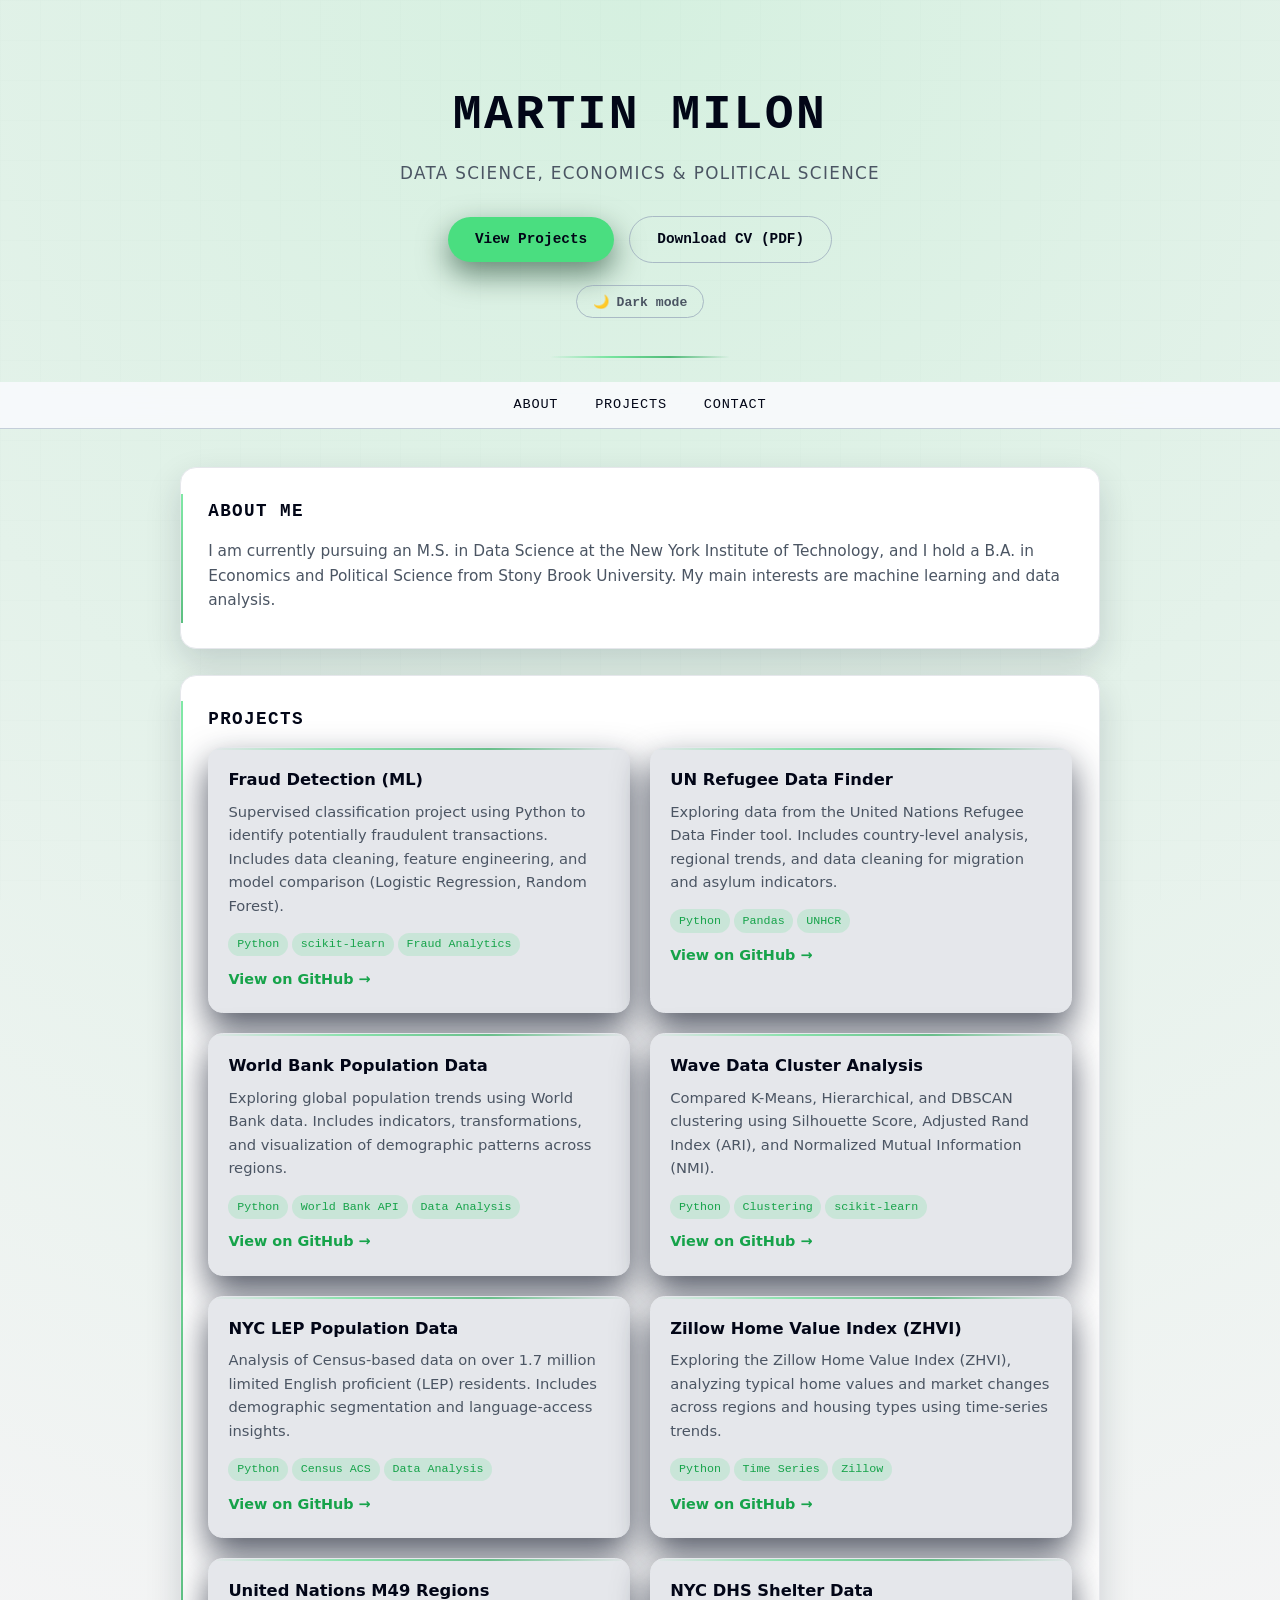
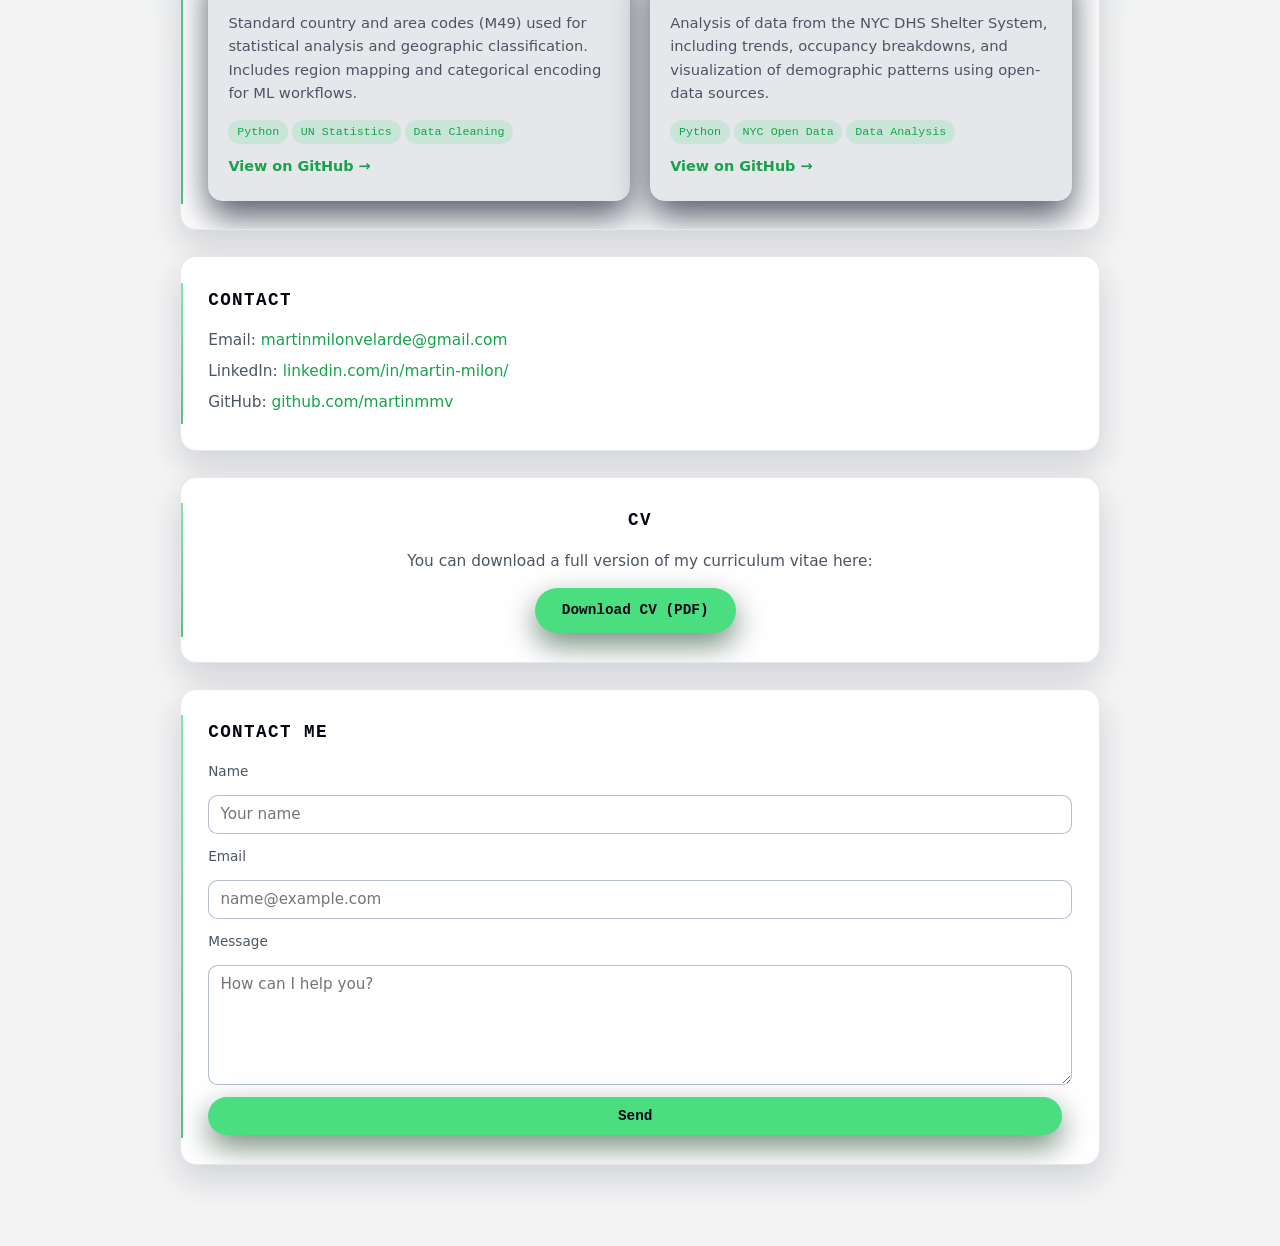
==== index.html @ f64ecb47 "Add files via upload" ====
<!DOCTYPE html>
<html lang="en">
<head>
  <meta charset="UTF-8" />
  <meta name="viewport" content="width=device-width, initial-scale=1.0" />
  <title>mmvdatascience – Martin Milon</title>
  <link rel="stylesheet" href="style.css" />
</head>

<body>
  <!-- ========================= -->
  <!-- Hero Header -->
  <!-- ========================= -->
  <header class="hero">
    <div class="hero-content">
      <h1>Martin Milon</h1>
      <h2>Data Science, Economics & Political Science</h2>

      <div class="hero-actions">
        <a href="#projects" class="btn-primary">View Projects</a>
        <a href="cv_martin_milon_2025.pdf" class="btn-secondary" download>Download CV (PDF)</a>
      </div>

      <button id="theme-toggle" class="theme-toggle">🌙 Dark mode</button>
    </div>
  </header>

  <!-- ========================= -->
  <!-- Navigation -->
  <!-- ========================= -->
  <nav class="navbar">
    <button id="menu-toggle" class="menu-toggle">☰ Menu</button>
    <ul id="nav-links" class="nav-links">
      <li><a href="#about">About</a></li>
      <li><a href="#projects">Projects</a></li>
      <li><a href="#contact">Contact</a></li>
    </ul>
  </nav>

  <!-- ========================= -->
  <!-- Main Content -->
  <!-- ========================= -->
  <main class="container">

    <!-- About -->
    <section id="about" class="section-card">
      <h2>About Me</h2>
      <p>
        I am currently pursuing an M.S. in Data Science at the New York Institute of Technology, and I hold a B.A. in Economics and Political Science from Stony Brook University. My main interests are
        machine learning and data analysis.
      </p>
    </section>

    <!-- Projects -->
    <section id="projects" class="section-card">
      <h2>Projects</h2>

      <div class="projects-grid">

        <article class="project-card">
          <h3>Fraud Detection (ML)</h3>
          <p>
            Supervised classification project using Python to identify potentially fraudulent transactions.
            Includes data cleaning, feature engineering, and model comparison (Logistic Regression, Random Forest).
          </p>
          <div class="tags">
            <span>Python</span><span>scikit-learn</span><span>Fraud Analytics</span>
          </div>
          <a href="https://github.com/martinmmv/Fraud-Detection" target="_blank" class="project-link">
            View on GitHub →
          </a>
        </article>

        <!-- UN Refugee Data Finder -->
        <article class="project-card">
          <h3>UN Refugee Data Finder</h3>
          <p>
            Exploring data from the United Nations Refugee Data Finder tool. Includes country-level analysis,
            regional trends, and data cleaning for migration and asylum indicators.
          </p>
          <div class="tags">
            <span>Python</span><span>Pandas</span><span>UNHCR</span>
          </div>
          <a href="https://github.com/martinmmv/UN-Refugee-Data-Finder" target="_blank" class="project-link">
            View on GitHub →
          </a>
        </article>

        <!-- World Bank Population Data -->
        <article class="project-card">
          <h3>World Bank Population Data</h3>
          <p>
            Exploring global population trends using World Bank data. Includes indicators, transformations, and
            visualization of demographic patterns across regions.
          </p>
          <div class="tags">
            <span>Python</span><span>World Bank API</span><span>Data Analysis</span>
          </div>
          <a href="https://github.com/martinmmv/World-Bank-Population-Data" target="_blank" class="project-link">
            View on GitHub →
          </a>
        </article>

        <!-- Wave Data Cluster Analysis -->
        <article class="project-card">
          <h3>Wave Data Cluster Analysis</h3>
          <p>
            Compared K-Means, Hierarchical, and DBSCAN clustering using Silhouette Score, Adjusted Rand Index (ARI), 
            and Normalized Mutual Information (NMI).
          </p>
          <div class="tags">
            <span>Python</span><span>Clustering</span><span>scikit-learn</span>
          </div>
          <a href="https://github.com/martinmmv/Wave-Data-Cluster-Analysis" target="_blank" class="project-link">
            View on GitHub →
          </a>
        </article>

        <!-- NYC Limited English Proficient Data -->
        <article class="project-card">
          <h3>NYC LEP Population Data</h3>
          <p>
            Analysis of Census-based data on over 1.7 million limited English proficient (LEP) residents.
            Includes demographic segmentation and language-access insights.
          </p>
          <div class="tags">
            <span>Python</span><span>Census ACS</span><span>Data Analysis</span>
          </div>
          <a href="https://github.com/martinmmv/NYC-Limited-English-Proficient-Data" target="_blank" class="project-link">
            View on GitHub →
          </a>
        </article>

        <!-- Zillow Home Value Index -->
        <article class="project-card">
          <h3>Zillow Home Value Index (ZHVI)</h3>
          <p>
            Exploring the Zillow Home Value Index (ZHVI), analyzing typical home values and market changes across
            regions and housing types using time-series trends.
          </p>
          <div class="tags">
            <span>Python</span><span>Time Series</span><span>Zillow</span>
          </div>
          <a href="https://github.com/martinmmv/Zillow-Home-Value-Index" target="_blank" class="project-link">
            View on GitHub →
          </a>
        </article>

        <!-- United Nations M49 Codes -->
        <article class="project-card">
          <h3>United Nations M49 Regions</h3>
          <p>
            Standard country and area codes (M49) used for statistical analysis and geographic classification.
            Includes region mapping and categorical encoding for ML workflows.
          </p>
          <div class="tags">
            <span>Python</span><span>UN Statistics</span><span>Data Cleaning</span>
          </div>
          <a href="https://github.com/martinmmv/United-Nations-M49" target="_blank" class="project-link">
            View on GitHub →
          </a>
        </article>

        <!-- NYC DHS Shelter Data -->
        <article class="project-card">
          <h3>NYC DHS Shelter Data</h3>
          <p>
            Analysis of data from the NYC DHS Shelter System, including trends, occupancy breakdowns, and
            visualization of demographic patterns using open-data sources.
          </p>
          <div class="tags">
            <span>Python</span><span>NYC Open Data</span><span>Data Analysis</span>
          </div>
          <a href="https://github.com/martinmmv/NYC-DHS-Shelter-Data" target="_blank" class="project-link">
            View on GitHub →
          </a>
        </article>
  
        <!-- You can add more project-card blocks here -->
      </div>
    </section>

    <!-- Contact Info -->
    <section id="contact" class="section-card">
      <h2>Contact</h2>
      <p>Email:
        <a href="mailto:martinmilonvelarde@gmail.com">martinmilonvelarde@gmail.com</a>
      </p>
      <p>LinkedIn:
        <a href="https://www.linkedin.com/in/martin-milon/" target="_blank">linkedin.com/in/martin-milon/</a>
      </p>
      <p>GitHub:
        <a href="https://github.com/martinmmv" target="_blank">github.com/martinmmv</a>
      </p>
    </section>

    <!-- Download CV -->
    <section id="download" class="section-card download-card">
      <h2>CV</h2>
      <p>You can download a full version of my curriculum vitae here:</p>
      <a href="cv_martin_milon_2025.pdf" download class="btn-primary">
        Download CV (PDF)
      </a>
    </section>

    <!-- Contact Form (Netlify) -->
    <section id="form" class="section-card">
      <h2>Contact Me</h2>
      <form name="contact" method="POST" action="/thank-you.html"
            data-netlify="true" netlify-honeypot="bot-field">
        <input type="hidden" name="form-name" value="contact" />
        <p hidden>
          <label>Don’t fill this out: <input name="bot-field" /></label>
        </p>

        <label for="name">Name</label>
        <input type="text" name="name" id="name" placeholder="Your name" required />

        <label for="email">Email</label>
        <input type="email" name="email" id="email" placeholder="name@example.com" required />

        <label for="message">Message</label>
        <textarea name="message" id="message" placeholder="How can I help you?" required></textarea>

        <button type="submit" class="btn-primary">Send</button>
      </form>
    </section>

  </main>

  <!-- ========================= -->
  <!-- JavaScript -->
  <!-- ========================= -->
  <script src="script.js"></script>
</body>
</html>
---- style.css ----
/* =======================================
   RESET / BASE
======================================= */
*,
*::before,
*::after {
  box-sizing: border-box;
}

html,
body {
  margin: 0;
  padding: 0;
  scroll-behavior: smooth;
}

:root {
  --bg: #020617;              /* deep slate */
  --bg-alt: #0b1220;
  --card-bg: #020617;
  --card-border: #1e293b;
  --text: #e5e7eb;
  --muted: #94a3b8;

  /* 🌿 light green accent palette */
  --accent: #4ade80;                         /* green-400 */
  --accent-soft: rgba(74, 222, 128, 0.16);   /* soft mint */
  --accent-strong: #22c55e;                  /* green-500 */

  --shadow-soft: 0 18px 45px rgba(15, 23, 42, 0.8);
  --code-font: "JetBrains Mono", "Fira Code", SFMono-Regular, Menlo,
    Monaco, Consolas, "Liberation Mono", "Courier New", monospace;
}

body {
  font-family: system-ui, -apple-system, BlinkMacSystemFont, "Segoe UI",
    sans-serif;
  background:
    radial-gradient(circle at top, rgba(74, 222, 128, 0.22), transparent 60%),
    radial-gradient(circle at bottom, rgba(5, 46, 22, 0.55), transparent 55%),
    #020617;
  color: var(--text);
  line-height: 1.6;
  transition: background 0.25s ease, color 0.25s ease;
}

/* subtle “grid” vibe */
body::before {
  content: "";
  position: fixed;
  inset: 0;
  pointer-events: none;
  opacity: 0.12;
  background-image: linear-gradient(
      to right,
      rgba(148, 163, 184, 0.16) 1px,
      transparent 1px
    ),
    linear-gradient(
      to bottom,
      rgba(148, 163, 184, 0.16) 1px,
      transparent 1px
    );
  background-size: 40px 40px;
  z-index: -1;
}

/* Light mode version (when .dark is OFF) */
body:not(.dark) {
  --bg: #f5f5f7;
  --bg-alt: #e5e7eb;
  --card-bg: #ffffff;
  --card-border: #e5e7eb;
  --text: #020617;
  --muted: #4b5563;

  /* 🌿 light green accents for light mode */
  --accent: #4ade80;
  --accent-soft: rgba(74, 222, 128, 0.18);
  --accent-strong: #16a34a;

  --shadow-soft: 0 14px 35px rgba(15, 23, 42, 0.16);
}

body:not(.dark) {
  background:
    radial-gradient(circle at top, rgba(74, 222, 128, 0.18), transparent 60%),
    #f4f4f5;
  color: var(--text);
}

body.dark {
  /* variables already set for dark; keep background defined above */
}

/* =======================================
   HERO (DATA SCIENCE LANDING)
======================================= */
.hero {
  padding: 4.5rem 1.5rem 3.5rem;
  text-align: center;
  position: relative;
}

.hero::after {
  /* subtle chart-ish accent line */
  content: "";
  position: absolute;
  inset-inline: 50%;
  transform: translateX(-50%);
  bottom: 1.5rem;
  width: 180px;
  height: 2px;
  background: linear-gradient(
    90deg,
    transparent,
    var(--accent),
    var(--accent-strong),
    transparent
  );
  opacity: 0.7;
}

.hero-content {
  max-width: 900px;
  margin: 0 auto;
}

.hero h1 {
  font-size: 2.7rem;
  margin: 0 0 0.4rem;
  letter-spacing: 0.05em;
  text-transform: uppercase;
  font-family: var(--code-font);
}

.hero h2 {
  font-size: 1.05rem;
  font-weight: 500;
  margin: 0;
  letter-spacing: 0.08em;
  text-transform: uppercase;
  color: var(--muted);
}

.hero p {
  margin-top: 1.4rem;
  font-size: 0.98rem;
  max-width: 46rem;
  margin-left: auto;
  margin-right: auto;
  color: var(--muted);
}

/* =======================================
   BUTTONS (ACTIONS)
======================================= */
.btn-primary,
.btn-secondary,
button {
  display: inline-flex;
  align-items: center;
  justify-content: center;
  padding: 0.7rem 1.7rem;
  border-radius: 999px;
  font-size: 0.9rem;
  font-weight: 600;
  border: none;
  cursor: pointer;
  text-decoration: none;
  transition: transform 0.15s ease, box-shadow 0.15s ease,
    background-color 0.2s ease, color 0.2s ease, border-color 0.2s ease;
  font-family: var(--code-font);
}

.hero-actions {
  margin-top: 1.8rem;
}

.btn-primary {
  background: var(--accent);
  color: #020617;
  box-shadow: 0 12px 30px rgba(4, 46, 22, 0.55);
  margin-right: 0.6rem;
}

.btn-primary:hover {
  background: var(--accent-strong);
  transform: translateY(-1px);
  box-shadow: 0 18px 40px rgba(4, 46, 22, 0.8);
}

.btn-secondary {
  background: transparent;
  color: var(--text);
  border: 1px solid rgba(148, 163, 184, 0.7);
}

.btn-secondary:hover {
  background: rgba(148, 163, 184, 0.12);
}

/* generic button (forms) */
button {
  background: #0f172a;
  color: #e5e7eb;
  box-shadow: none;
}

button:hover {
  background: #020617;
}

/* theme toggle */
.theme-toggle {
  margin-top: 1.4rem;
  font-size: 0.82rem;
  padding: 0.45rem 1rem;
  border-radius: 999px;
  background: transparent;
  border: 1px solid rgba(148, 163, 184, 0.7);
  color: var(--muted);
}

.theme-toggle:hover {
  background: rgba(148, 163, 184, 0.14);
}

/* =======================================
   NAVBAR
======================================= */
.navbar {
  position: sticky;
  top: 0;
  z-index: 20;
  backdrop-filter: blur(12px);
  -webkit-backdrop-filter: blur(12px);
  background: rgba(15, 23, 42, 0.9);
  border-bottom: 1px solid rgba(22, 163, 74, 0.45);
  padding: 0.4rem 1rem;
}

body:not(.dark) .navbar {
  background: rgba(248, 250, 252, 0.92);
  border-bottom-color: rgba(148, 163, 184, 0.5);
}

.menu-toggle {
  background: none;
  border: none;
  color: var(--text);
  font-size: 1.2rem;
  cursor: pointer;
  display: inline-flex;
  align-items: center;
}

.nav-links {
  list-style: none;
  margin: 0.4rem 0 0;
  padding: 0;
  display: none;
  flex-direction: column;
  text-align: center;
}

.nav-links.open {
  display: flex;
}

.nav-links li {
  margin: 0.3rem 0;
}

.nav-links a {
  color: var(--text);
  text-decoration: none;
  font-size: 0.85rem;
  padding: 0.35rem 0.9rem;
  border-radius: 999px;
  display: inline-block;
  font-family: var(--code-font);
  letter-spacing: 0.06em;
  text-transform: uppercase;
}

.nav-links a:hover {
  background: rgba(148, 163, 184, 0.18);
}

/* Desktop nav */
@media (min-width: 768px) {
  .navbar {
    display: flex;
    justify-content: center;
    padding: 0.4rem 0;
  }

  .menu-toggle {
    display: none;
  }

  .nav-links {
    display: flex;
    flex-direction: row;
    gap: 0.5rem;
    margin: 0;
  }

  .nav-links li {
    margin: 0;
  }
}

/* =======================================
   MAIN LAYOUT
======================================= */
.container {
  max-width: 960px;
  margin: 0 auto;
  padding: 2.4rem 1.25rem 3.5rem;
}

/* =======================================
   SECTION CARDS (DASHBOARD VIBE)
======================================= */
.section-card {
  background: var(--card-bg);
  border-radius: 1rem;
  padding: 1.8rem 1.7rem;
  margin-bottom: 1.6rem;
  box-shadow: var(--shadow-soft);
  border: 1px solid var(--card-border);
  position: relative;
  overflow: hidden;
}

/* little vertical accent bar on the left */
.section-card::before {
  content: "";
  position: absolute;
  left: 0;
  top: 1.6rem;
  bottom: 1.6rem;
  width: 2px;
  background: linear-gradient(
    to bottom,
    var(--accent),
    var(--accent-strong)
  );
  opacity: 0.7;
}

.section-card h2 {
  margin-top: 0;
  margin-bottom: 0.9rem;
  font-size: 1.1rem;
  color: var(--text);
  font-family: var(--code-font);
  letter-spacing: 0.08em;
  text-transform: uppercase;
}

.section-card p {
  margin: 0.4rem 0;
  color: var(--muted);
  font-size: 0.96rem;
}

.section-card ul {
  list-style: none;
  margin: 0.4rem 0 0;
  padding: 0;
}

.section-card li {
  margin-bottom: 0.8rem;
  font-size: 0.95rem;
  color: var(--muted);
}

/* =======================================
   PROJECTS GRID
======================================= */
.projects-grid {
  display: grid;
  gap: 1.25rem;
}

.project-card {
  border: 1px solid var(--card-border);
  border-radius: 0.9rem;
  padding: 1.2rem 1.2rem 1.3rem;
  background: var(--bg-alt);
  box-shadow: 0 16px 35px rgba(15, 23, 42, 0.7);
  transition: transform 0.15s ease, box-shadow 0.15s ease,
    border-color 0.15s ease;
  position: relative;
  overflow: hidden;
}

.project-card::before {
  /* hover accent at top */
  content: "";
  position: absolute;
  left: 0;
  right: 0;
  top: 0;
  height: 2px;
  background: linear-gradient(
    90deg,
    transparent,
    var(--accent),
    var(--accent-strong),
    transparent
  );
  opacity: 0.6;
}

.project-card h3 {
  margin-top: 0;
  margin-bottom: 0.4rem;
  font-size: 1.02rem;
  color: var(--text);
}

.project-card p {
  margin-top: 0;
  margin-bottom: 0.7rem;
  font-size: 0.92rem;
  color: var(--muted);
}

.project-card:hover {
  transform: translateY(-3px);
  box-shadow: 0 22px 50px rgba(15, 23, 42, 0.9);
  border-color: rgba(34, 197, 94, 0.85); /* green-500-ish */
}

.tags {
  margin-bottom: 0.6rem;
}

.tags span {
  display: inline-block;
  font-size: 0.73rem;
  background: var(--accent-soft);
  color: var(--accent-strong);
  padding: 0.15rem 0.55rem;
  border-radius: 999px;
  margin-right: 0.25rem;
  margin-top: 0.25rem;
  font-family: var(--code-font);
}

.project-link {
  font-size: 0.9rem;
  font-weight: 600;
  color: var(--accent-strong);
  text-decoration: none;
}

.project-link:hover {
  text-decoration: underline;
}

/* =======================================
   DOWNLOAD CV CARD
======================================= */
.download-card {
  text-align: center;
}

.download-card p {
  margin-bottom: 0.9rem;
}

/* =======================================
   FORM
======================================= */
form {
  display: flex;
  flex-direction: column;
  gap: 0.75rem;
}

form label {
  font-size: 0.85rem;
  font-weight: 500;
  color: var(--muted);
}

form input,
form textarea {
  width: 100%;
  padding: 0.6rem 0.7rem;
  border-radius: 0.6rem;
  border: 1px solid rgba(148, 163, 184, 0.7);
  font-size: 0.95rem;
  font-family: inherit;
  box-sizing: border-box;
  background: rgba(15, 23, 42, 0.6);
  color: var(--text);
  transition: border-color 0.2s ease, box-shadow 0.2s ease,
    background 0.2s ease, color 0.2s ease;
}

body:not(.dark) form input,
body:not(.dark) form textarea {
  background: #ffffff;
}

form textarea {
  min-height: 120px;
  resize: vertical;
}

form input:focus,
form textarea:focus {
  outline: none;
  border-color: var(--accent-strong);
  box-shadow: 0 0 0 1px rgba(34, 197, 94, 0.8);
}

/* =======================================
   LINKS
======================================= */
a {
  color: var(--accent-strong);
  text-decoration: none;
}

a:hover {
  text-decoration: underline;
}

/* =======================================
   RESPONSIVE
======================================= */
@media (min-width: 720px) {
  .hero {
    padding: 4.8rem 1.5rem 4rem;
  }

  .hero h1 {
    font-size: 3rem;
  }

  .projects-grid {
    grid-template-columns: repeat(2, minmax(0, 1fr));
  }
}

@media (max-width: 600px) {
  .section-card {
    padding: 1.4rem 1.25rem;
  }

  .hero h1 {
    font-size: 2.1rem;
  }
}
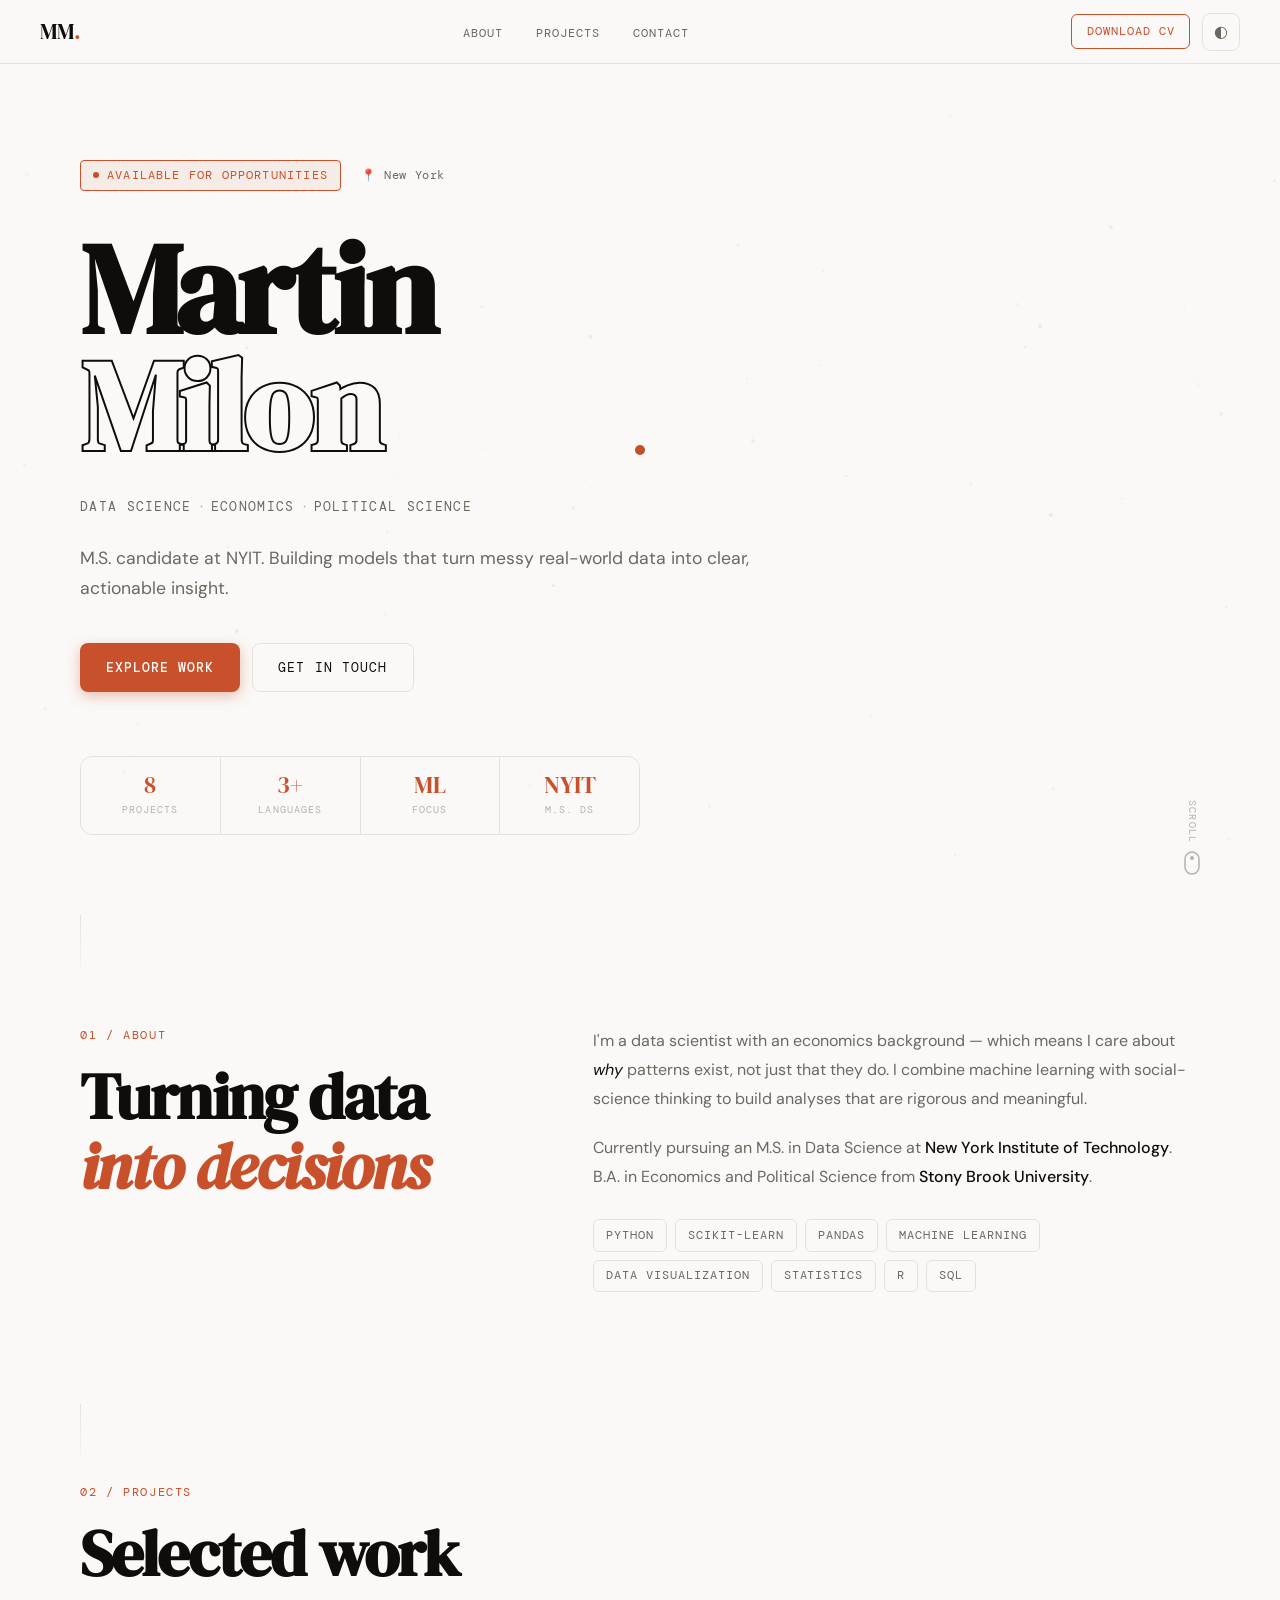
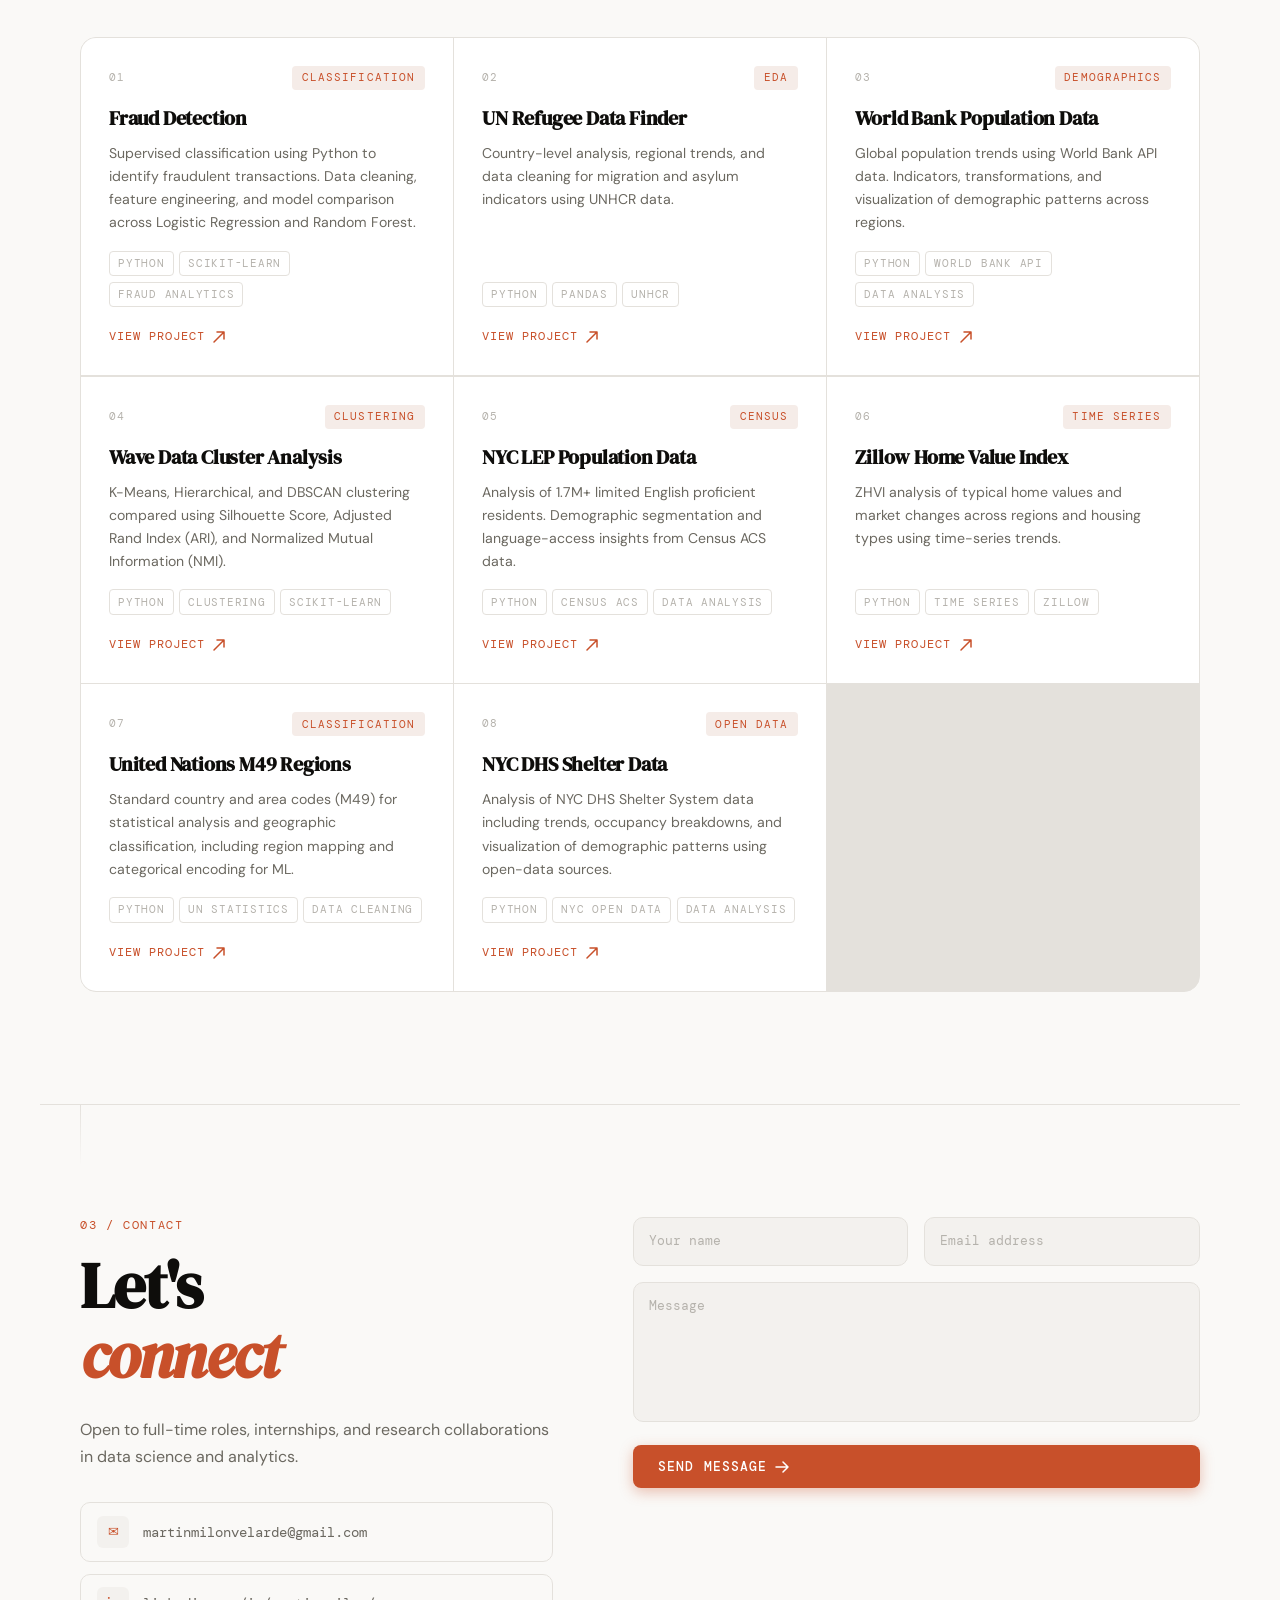
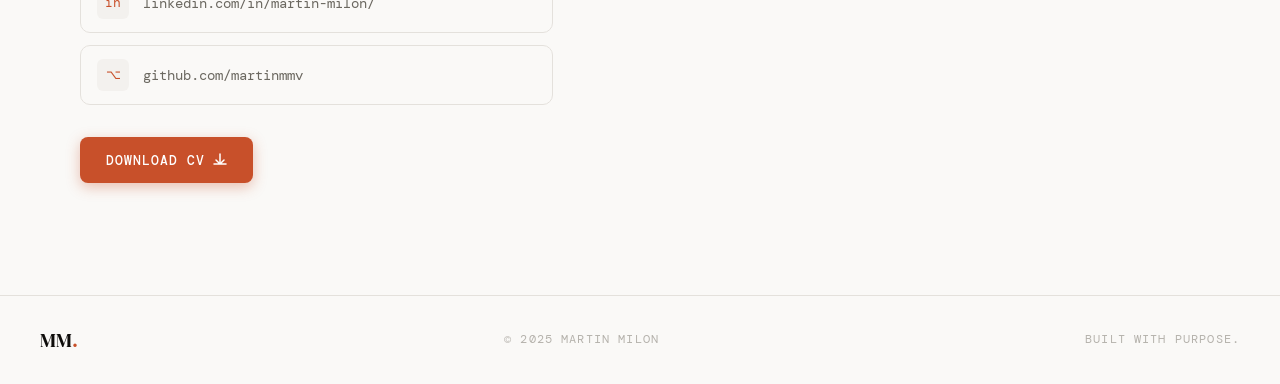
==== commit 5ad3d037: "Add files via upload" ====
--- a/index.html
+++ b/index.html
@@ -3,234 +3,397 @@
 <head>
   <meta charset="UTF-8" />
   <meta name="viewport" content="width=device-width, initial-scale=1.0" />
-  <title>mmvdatascience – Martin Milon</title>
+  <title>Martin Milon — Data Science</title>
+  <link rel="preconnect" href="https://fonts.googleapis.com">
+  <link rel="preconnect" href="https://fonts.gstatic.com" crossorigin>
+  <link href="https://fonts.googleapis.com/css2?family=DM+Serif+Display:ital@0;1&family=DM+Mono:wght@300;400;500&family=DM+Sans:ital,opsz,wght@0,9..40,300;0,9..40,400;0,9..40,500;1,9..40,300&display=swap" rel="stylesheet">
   <link rel="stylesheet" href="style.css" />
 </head>
-
 <body>
-  <!-- ========================= -->
-  <!-- Hero Header -->
-  <!-- ========================= -->
-  <header class="hero">
-    <div class="hero-content">
-      <h1>Martin Milon</h1>
-      <h2>Data Science, Economics & Political Science</h2>
-
-      <div class="hero-actions">
-        <a href="#projects" class="btn-primary">View Projects</a>
-        <a href="cv_martin_milon_2025.pdf" class="btn-secondary" download>Download CV (PDF)</a>
-      </div>
-
-      <button id="theme-toggle" class="theme-toggle">🌙 Dark mode</button>
-    </div>
-  </header>
-
-  <!-- ========================= -->
-  <!-- Navigation -->
-  <!-- ========================= -->
-  <nav class="navbar">
-    <button id="menu-toggle" class="menu-toggle">☰ Menu</button>
-    <ul id="nav-links" class="nav-links">
+
+  <!-- ==============================
+       CURSOR DOT
+  ============================== -->
+  <div class="cursor-dot" id="cursorDot"></div>
+
+  <!-- ==============================
+       CANVAS BACKGROUND
+  ============================== -->
+  <canvas id="bgCanvas"></canvas>
+
+  <!-- ==============================
+       NAV
+  ============================== -->
+  <nav class="nav" id="nav">
+    <a href="#" class="nav-logo">MM<span class="nav-logo-dot">.</span></a>
+    <ul class="nav-links">
       <li><a href="#about">About</a></li>
       <li><a href="#projects">Projects</a></li>
       <li><a href="#contact">Contact</a></li>
     </ul>
+    <div class="nav-right">
+      <a href="cv_martin_milon_2025.pdf" download class="nav-cv">Download CV</a>
+      <button class="theme-btn" id="themeBtn" aria-label="Toggle theme">
+        <span class="theme-icon">◐</span>
+      </button>
+      <button class="menu-btn" id="menuBtn" aria-label="Menu">
+        <span></span><span></span>
+      </button>
+    </div>
+    <div class="mobile-menu" id="mobileMenu">
+      <ul>
+        <li><a href="#about">About</a></li>
+        <li><a href="#projects">Projects</a></li>
+        <li><a href="#contact">Contact</a></li>
+        <li><a href="cv_martin_milon_2025.pdf" download>Download CV</a></li>
+      </ul>
+    </div>
   </nav>
 
-  <!-- ========================= -->
-  <!-- Main Content -->
-  <!-- ========================= -->
-  <main class="container">
-
-    <!-- About -->
-    <section id="about" class="section-card">
-      <h2>About Me</h2>
-      <p>
-        I am currently pursuing an M.S. in Data Science at the New York Institute of Technology, and I hold a B.A. in Economics and Political Science from Stony Brook University. My main interests are
-        machine learning and data analysis.
-      </p>
-    </section>
-
-    <!-- Projects -->
-    <section id="projects" class="section-card">
-      <h2>Projects</h2>
-
-      <div class="projects-grid">
-
-        <article class="project-card">
-          <h3>Fraud Detection (ML)</h3>
-          <p>
-            Supervised classification project using Python to identify potentially fraudulent transactions.
-            Includes data cleaning, feature engineering, and model comparison (Logistic Regression, Random Forest).
-          </p>
-          <div class="tags">
+  <!-- ==============================
+       HERO
+  ============================== -->
+  <header class="hero" id="hero">
+    <div class="hero-eyebrow">
+      <span class="hero-badge">Available for opportunities</span>
+      <span class="hero-loc">📍 New York</span>
+    </div>
+
+    <h1 class="hero-name">
+      <span class="hero-first">Martin</span>
+      <span class="hero-last">Milon</span>
+    </h1>
+
+    <div class="hero-meta">
+      <span class="hero-role">Data Science</span>
+      <span class="hero-sep">·</span>
+      <span class="hero-role">Economics</span>
+      <span class="hero-sep">·</span>
+      <span class="hero-role">Political Science</span>
+    </div>
+
+    <p class="hero-desc">
+      M.S. candidate at NYIT. Building models that turn messy real-world data
+      into clear, actionable insight.
+    </p>
+
+    <div class="hero-cta">
+      <a href="#projects" class="btn-primary">Explore work</a>
+      <a href="#contact" class="btn-ghost">Get in touch</a>
+    </div>
+
+    <!-- Data strip -->
+    <div class="data-strip">
+      <div class="data-item">
+        <span class="data-num">8</span>
+        <span class="data-label">Projects</span>
+      </div>
+      <div class="data-item">
+        <span class="data-num">3+</span>
+        <span class="data-label">Languages</span>
+      </div>
+      <div class="data-item">
+        <span class="data-num">ML</span>
+        <span class="data-label">Focus</span>
+      </div>
+      <div class="data-item">
+        <span class="data-num">NYIT</span>
+        <span class="data-label">M.S. DS</span>
+      </div>
+    </div>
+
+    <div class="scroll-hint">
+      <span>scroll</span>
+      <svg width="16" height="24" viewBox="0 0 16 24" fill="none">
+        <rect x="1" y="1" width="14" height="22" rx="7" stroke="currentColor" stroke-width="1.5"/>
+        <circle class="scroll-dot" cx="8" cy="7" r="2" fill="currentColor"/>
+      </svg>
+    </div>
+  </header>
+
+  <!-- ==============================
+       ABOUT
+  ============================== -->
+  <section id="about" class="section about-section">
+    <div class="about-grid">
+      <div class="about-left">
+        <p class="section-label">01 / About</p>
+        <h2 class="section-heading">Turning data<br><em>into decisions</em></h2>
+      </div>
+      <div class="about-right">
+        <p class="about-body">
+          I'm a data scientist with an economics background — which means I care
+          about <em>why</em> patterns exist, not just that they do. I combine
+          machine learning with social-science thinking to build analyses that
+          are rigorous and meaningful.
+        </p>
+        <p class="about-body">
+          Currently pursuing an M.S. in Data Science at <strong>New York Institute
+          of Technology</strong>. B.A. in Economics and Political Science from
+          <strong>Stony Brook University</strong>.
+        </p>
+        <div class="skills-grid">
+          <div class="skill-pill">Python</div>
+          <div class="skill-pill">scikit-learn</div>
+          <div class="skill-pill">Pandas</div>
+          <div class="skill-pill">Machine Learning</div>
+          <div class="skill-pill">Data Visualization</div>
+          <div class="skill-pill">Statistics</div>
+          <div class="skill-pill">R</div>
+          <div class="skill-pill">SQL</div>
+        </div>
+      </div>
+    </div>
+  </section>
+
+  <!-- ==============================
+       PROJECTS
+  ============================== -->
+  <section id="projects" class="section projects-section">
+    <div class="projects-header">
+      <p class="section-label">02 / Projects</p>
+      <h2 class="section-heading">Selected work</h2>
+    </div>
+
+    <div class="projects-grid">
+
+      <article class="proj-card proj-featured" data-index="01">
+        <div class="proj-inner">
+          <div class="proj-meta">
+            <span class="proj-num">01</span>
+            <span class="proj-type">Classification</span>
+          </div>
+          <h3 class="proj-title">Fraud Detection</h3>
+          <p class="proj-desc">Supervised classification using Python to identify fraudulent transactions. Data cleaning, feature engineering, and model comparison across Logistic Regression and Random Forest.</p>
+          <div class="proj-tags">
             <span>Python</span><span>scikit-learn</span><span>Fraud Analytics</span>
           </div>
-          <a href="https://github.com/martinmmv/Fraud-Detection" target="_blank" class="project-link">
-            View on GitHub →
-          </a>
-        </article>
-
-        <!-- UN Refugee Data Finder -->
-        <article class="project-card">
-          <h3>UN Refugee Data Finder</h3>
-          <p>
-            Exploring data from the United Nations Refugee Data Finder tool. Includes country-level analysis,
-            regional trends, and data cleaning for migration and asylum indicators.
-          </p>
-          <div class="tags">
+          <a href="https://github.com/martinmmv/Fraud-Detection" target="_blank" class="proj-link">
+            <span>View project</span>
+            <svg width="14" height="14" viewBox="0 0 14 14" fill="none">
+              <path d="M2 12L12 2M12 2H5M12 2V9" stroke="currentColor" stroke-width="1.5" stroke-linecap="round"/>
+            </svg>
+          </a>
+        </div>
+      </article>
+
+      <article class="proj-card" data-index="02">
+        <div class="proj-inner">
+          <div class="proj-meta">
+            <span class="proj-num">02</span>
+            <span class="proj-type">EDA</span>
+          </div>
+          <h3 class="proj-title">UN Refugee Data Finder</h3>
+          <p class="proj-desc">Country-level analysis, regional trends, and data cleaning for migration and asylum indicators using UNHCR data.</p>
+          <div class="proj-tags">
             <span>Python</span><span>Pandas</span><span>UNHCR</span>
           </div>
-          <a href="https://github.com/martinmmv/UN-Refugee-Data-Finder" target="_blank" class="project-link">
-            View on GitHub →
-          </a>
-        </article>
-
-        <!-- World Bank Population Data -->
-        <article class="project-card">
-          <h3>World Bank Population Data</h3>
-          <p>
-            Exploring global population trends using World Bank data. Includes indicators, transformations, and
-            visualization of demographic patterns across regions.
-          </p>
-          <div class="tags">
+          <a href="https://github.com/martinmmv/UN-Refugee-Data-Finder" target="_blank" class="proj-link">
+            <span>View project</span>
+            <svg width="14" height="14" viewBox="0 0 14 14" fill="none">
+              <path d="M2 12L12 2M12 2H5M12 2V9" stroke="currentColor" stroke-width="1.5" stroke-linecap="round"/>
+            </svg>
+          </a>
+        </div>
+      </article>
+
+      <article class="proj-card" data-index="03">
+        <div class="proj-inner">
+          <div class="proj-meta">
+            <span class="proj-num">03</span>
+            <span class="proj-type">Demographics</span>
+          </div>
+          <h3 class="proj-title">World Bank Population Data</h3>
+          <p class="proj-desc">Global population trends using World Bank API data. Indicators, transformations, and visualization of demographic patterns across regions.</p>
+          <div class="proj-tags">
             <span>Python</span><span>World Bank API</span><span>Data Analysis</span>
           </div>
-          <a href="https://github.com/martinmmv/World-Bank-Population-Data" target="_blank" class="project-link">
-            View on GitHub →
-          </a>
-        </article>
-
-        <!-- Wave Data Cluster Analysis -->
-        <article class="project-card">
-          <h3>Wave Data Cluster Analysis</h3>
-          <p>
-            Compared K-Means, Hierarchical, and DBSCAN clustering using Silhouette Score, Adjusted Rand Index (ARI), 
-            and Normalized Mutual Information (NMI).
-          </p>
-          <div class="tags">
+          <a href="https://github.com/martinmmv/World-Bank-Population-Data" target="_blank" class="proj-link">
+            <span>View project</span>
+            <svg width="14" height="14" viewBox="0 0 14 14" fill="none">
+              <path d="M2 12L12 2M12 2H5M12 2V9" stroke="currentColor" stroke-width="1.5" stroke-linecap="round"/>
+            </svg>
+          </a>
+        </div>
+      </article>
+
+      <article class="proj-card" data-index="04">
+        <div class="proj-inner">
+          <div class="proj-meta">
+            <span class="proj-num">04</span>
+            <span class="proj-type">Clustering</span>
+          </div>
+          <h3 class="proj-title">Wave Data Cluster Analysis</h3>
+          <p class="proj-desc">K-Means, Hierarchical, and DBSCAN clustering compared using Silhouette Score, Adjusted Rand Index (ARI), and Normalized Mutual Information (NMI).</p>
+          <div class="proj-tags">
             <span>Python</span><span>Clustering</span><span>scikit-learn</span>
           </div>
-          <a href="https://github.com/martinmmv/Wave-Data-Cluster-Analysis" target="_blank" class="project-link">
-            View on GitHub →
-          </a>
-        </article>
-
-        <!-- NYC Limited English Proficient Data -->
-        <article class="project-card">
-          <h3>NYC LEP Population Data</h3>
-          <p>
-            Analysis of Census-based data on over 1.7 million limited English proficient (LEP) residents.
-            Includes demographic segmentation and language-access insights.
-          </p>
-          <div class="tags">
+          <a href="https://github.com/martinmmv/Wave-Data-Cluster-Analysis" target="_blank" class="proj-link">
+            <span>View project</span>
+            <svg width="14" height="14" viewBox="0 0 14 14" fill="none">
+              <path d="M2 12L12 2M12 2H5M12 2V9" stroke="currentColor" stroke-width="1.5" stroke-linecap="round"/>
+            </svg>
+          </a>
+        </div>
+      </article>
+
+      <article class="proj-card" data-index="05">
+        <div class="proj-inner">
+          <div class="proj-meta">
+            <span class="proj-num">05</span>
+            <span class="proj-type">Census</span>
+          </div>
+          <h3 class="proj-title">NYC LEP Population Data</h3>
+          <p class="proj-desc">Analysis of 1.7M+ limited English proficient residents. Demographic segmentation and language-access insights from Census ACS data.</p>
+          <div class="proj-tags">
             <span>Python</span><span>Census ACS</span><span>Data Analysis</span>
           </div>
-          <a href="https://github.com/martinmmv/NYC-Limited-English-Proficient-Data" target="_blank" class="project-link">
-            View on GitHub →
-          </a>
-        </article>
-
-        <!-- Zillow Home Value Index -->
-        <article class="project-card">
-          <h3>Zillow Home Value Index (ZHVI)</h3>
-          <p>
-            Exploring the Zillow Home Value Index (ZHVI), analyzing typical home values and market changes across
-            regions and housing types using time-series trends.
-          </p>
-          <div class="tags">
+          <a href="https://github.com/martinmmv/NYC-Limited-English-Proficient-Data" target="_blank" class="proj-link">
+            <span>View project</span>
+            <svg width="14" height="14" viewBox="0 0 14 14" fill="none">
+              <path d="M2 12L12 2M12 2H5M12 2V9" stroke="currentColor" stroke-width="1.5" stroke-linecap="round"/>
+            </svg>
+          </a>
+        </div>
+      </article>
+
+      <article class="proj-card" data-index="06">
+        <div class="proj-inner">
+          <div class="proj-meta">
+            <span class="proj-num">06</span>
+            <span class="proj-type">Time Series</span>
+          </div>
+          <h3 class="proj-title">Zillow Home Value Index</h3>
+          <p class="proj-desc">ZHVI analysis of typical home values and market changes across regions and housing types using time-series trends.</p>
+          <div class="proj-tags">
             <span>Python</span><span>Time Series</span><span>Zillow</span>
           </div>
-          <a href="https://github.com/martinmmv/Zillow-Home-Value-Index" target="_blank" class="project-link">
-            View on GitHub →
-          </a>
-        </article>
-
-        <!-- United Nations M49 Codes -->
-        <article class="project-card">
-          <h3>United Nations M49 Regions</h3>
-          <p>
-            Standard country and area codes (M49) used for statistical analysis and geographic classification.
-            Includes region mapping and categorical encoding for ML workflows.
-          </p>
-          <div class="tags">
+          <a href="https://github.com/martinmmv/Zillow-Home-Value-Index" target="_blank" class="proj-link">
+            <span>View project</span>
+            <svg width="14" height="14" viewBox="0 0 14 14" fill="none">
+              <path d="M2 12L12 2M12 2H5M12 2V9" stroke="currentColor" stroke-width="1.5" stroke-linecap="round"/>
+            </svg>
+          </a>
+        </div>
+      </article>
+
+      <article class="proj-card" data-index="07">
+        <div class="proj-inner">
+          <div class="proj-meta">
+            <span class="proj-num">07</span>
+            <span class="proj-type">Classification</span>
+          </div>
+          <h3 class="proj-title">United Nations M49 Regions</h3>
+          <p class="proj-desc">Standard country and area codes (M49) for statistical analysis and geographic classification, including region mapping and categorical encoding for ML.</p>
+          <div class="proj-tags">
             <span>Python</span><span>UN Statistics</span><span>Data Cleaning</span>
           </div>
-          <a href="https://github.com/martinmmv/United-Nations-M49" target="_blank" class="project-link">
-            View on GitHub →
-          </a>
-        </article>
-
-        <!-- NYC DHS Shelter Data -->
-        <article class="project-card">
-          <h3>NYC DHS Shelter Data</h3>
-          <p>
-            Analysis of data from the NYC DHS Shelter System, including trends, occupancy breakdowns, and
-            visualization of demographic patterns using open-data sources.
-          </p>
-          <div class="tags">
+          <a href="https://github.com/martinmmv/United-Nations-M49" target="_blank" class="proj-link">
+            <span>View project</span>
+            <svg width="14" height="14" viewBox="0 0 14 14" fill="none">
+              <path d="M2 12L12 2M12 2H5M12 2V9" stroke="currentColor" stroke-width="1.5" stroke-linecap="round"/>
+            </svg>
+          </a>
+        </div>
+      </article>
+
+      <article class="proj-card" data-index="08">
+        <div class="proj-inner">
+          <div class="proj-meta">
+            <span class="proj-num">08</span>
+            <span class="proj-type">Open Data</span>
+          </div>
+          <h3 class="proj-title">NYC DHS Shelter Data</h3>
+          <p class="proj-desc">Analysis of NYC DHS Shelter System data including trends, occupancy breakdowns, and visualization of demographic patterns using open-data sources.</p>
+          <div class="proj-tags">
             <span>Python</span><span>NYC Open Data</span><span>Data Analysis</span>
           </div>
-          <a href="https://github.com/martinmmv/NYC-DHS-Shelter-Data" target="_blank" class="project-link">
-            View on GitHub →
-          </a>
-        </article>
-  
-        <!-- You can add more project-card blocks here -->
-      </div>
-    </section>
-
-    <!-- Contact Info -->
-    <section id="contact" class="section-card">
-      <h2>Contact</h2>
-      <p>Email:
-        <a href="mailto:martinmilonvelarde@gmail.com">martinmilonvelarde@gmail.com</a>
-      </p>
-      <p>LinkedIn:
-        <a href="https://www.linkedin.com/in/martin-milon/" target="_blank">linkedin.com/in/martin-milon/</a>
-      </p>
-      <p>GitHub:
-        <a href="https://github.com/martinmmv" target="_blank">github.com/martinmmv</a>
-      </p>
-    </section>
-
-    <!-- Download CV -->
-    <section id="download" class="section-card download-card">
-      <h2>CV</h2>
-      <p>You can download a full version of my curriculum vitae here:</p>
-      <a href="cv_martin_milon_2025.pdf" download class="btn-primary">
-        Download CV (PDF)
-      </a>
-    </section>
-
-    <!-- Contact Form (Netlify) -->
-    <section id="form" class="section-card">
-      <h2>Contact Me</h2>
-      <form name="contact" method="POST" action="/thank-you.html"
-            data-netlify="true" netlify-honeypot="bot-field">
-        <input type="hidden" name="form-name" value="contact" />
-        <p hidden>
-          <label>Don’t fill this out: <input name="bot-field" /></label>
+          <a href="https://github.com/martinmmv/NYC-DHS-Shelter-Data" target="_blank" class="proj-link">
+            <span>View project</span>
+            <svg width="14" height="14" viewBox="0 0 14 14" fill="none">
+              <path d="M2 12L12 2M12 2H5M12 2V9" stroke="currentColor" stroke-width="1.5" stroke-linecap="round"/>
+            </svg>
+          </a>
+        </div>
+      </article>
+
+    </div>
+  </section>
+
+  <!-- ==============================
+       CONTACT
+  ============================== -->
+  <section id="contact" class="section contact-section">
+    <div class="contact-grid">
+      <div class="contact-left">
+        <p class="section-label">03 / Contact</p>
+        <h2 class="section-heading">Let's<br><em>connect</em></h2>
+        <p class="contact-body">
+          Open to full-time roles, internships, and research collaborations
+          in data science and analytics.
         </p>
-
-        <label for="name">Name</label>
-        <input type="text" name="name" id="name" placeholder="Your name" required />
-
-        <label for="email">Email</label>
-        <input type="email" name="email" id="email" placeholder="name@example.com" required />
-
-        <label for="message">Message</label>
-        <textarea name="message" id="message" placeholder="How can I help you?" required></textarea>
-
-        <button type="submit" class="btn-primary">Send</button>
-      </form>
-    </section>
-
-  </main>
-
-  <!-- ========================= -->
-  <!-- JavaScript -->
-  <!-- ========================= -->
+        <div class="contact-links">
+          <a href="mailto:martinmilonvelarde@gmail.com" class="contact-link">
+            <span class="contact-link-icon">✉</span>
+            <span>martinmilonvelarde@gmail.com</span>
+          </a>
+          <a href="https://www.linkedin.com/in/martin-milon/" target="_blank" class="contact-link">
+            <span class="contact-link-icon">in</span>
+            <span>linkedin.com/in/martin-milon/</span>
+          </a>
+          <a href="https://github.com/martinmmv" target="_blank" class="contact-link">
+            <span class="contact-link-icon">⌥</span>
+            <span>github.com/martinmmv</span>
+          </a>
+        </div>
+        <a href="cv_martin_milon_2025.pdf" download class="btn-primary" style="margin-top:2rem;display:inline-flex;align-items:center;gap:0.5rem;">
+          <span>Download CV</span>
+          <svg width="14" height="14" viewBox="0 0 14 14" fill="none">
+            <path d="M7 1v8M3 7l4 4 4-4M1 11h12" stroke="currentColor" stroke-width="1.5" stroke-linecap="round" stroke-linejoin="round"/>
+          </svg>
+        </a>
+      </div>
+
+      <div class="contact-right">
+        <form name="contact" method="POST" action="/thank-you.html"
+              data-netlify="true" netlify-honeypot="bot-field" id="contactForm">
+          <input type="hidden" name="form-name" value="contact" />
+          <p hidden><label>Don't fill this out: <input name="bot-field" /></label></p>
+
+          <div class="form-row">
+            <div class="form-group">
+              <input type="text" name="name" id="name" placeholder=" " required autocomplete="name" />
+              <label for="name">Your name</label>
+            </div>
+            <div class="form-group">
+              <input type="email" name="email" id="email" placeholder=" " required autocomplete="email" />
+              <label for="email">Email address</label>
+            </div>
+          </div>
+          <div class="form-group">
+            <textarea name="message" id="message" placeholder=" " required rows="5"></textarea>
+            <label for="message">Message</label>
+          </div>
+          <button type="submit" class="btn-primary form-submit">
+            <span>Send message</span>
+            <svg width="14" height="14" viewBox="0 0 14 14" fill="none">
+              <path d="M1 7h12M8 2l5 5-5 5" stroke="currentColor" stroke-width="1.5" stroke-linecap="round" stroke-linejoin="round"/>
+            </svg>
+          </button>
+        </form>
+      </div>
+    </div>
+  </section>
+
+  <!-- ==============================
+       FOOTER
+  ============================== -->
+  <footer class="footer">
+    <span class="footer-logo">MM<span>.</span></span>
+    <span class="footer-copy">© 2025 Martin Milon</span>
+    <span class="footer-built">Built with purpose.</span>
+  </footer>
+
   <script src="script.js"></script>
 </body>
 </html>
--- a/style.css
+++ b/style.css
@@ -1,562 +1,826 @@
-/* =======================================
-   RESET / BASE
-======================================= */
-*,
-*::before,
-*::after {
-  box-sizing: border-box;
-}
-
-html,
+/* ============================================================
+   RESET & BASE
+============================================================ */
+*, *::before, *::after { box-sizing: border-box; margin: 0; padding: 0; }
+
+:root {
+  --bg:          #faf9f7;
+  --bg-alt:      #f3f1ee;
+  --fg:          #0e0d0b;
+  --fg-muted:    #6b6860;
+  --fg-faint:    #b5b2ac;
+  --accent:      #c8502a;         /* terracotta / warm orange-red */
+  --accent-pale: #f5ece8;
+  --accent-dark: #9a3a1e;
+  --border:      #e4e1dc;
+  --card-bg:     #ffffff;
+  --nav-bg:      rgba(250,249,247,0.88);
+
+  --font-display: 'DM Serif Display', Georgia, serif;
+  --font-sans:    'DM Sans', system-ui, sans-serif;
+  --font-mono:    'DM Mono', 'Fira Code', monospace;
+
+  --ease-out:  cubic-bezier(0.16, 1, 0.3, 1);
+  --ease-in:   cubic-bezier(0.7, 0, 0.84, 0);
+  --ease-circ: cubic-bezier(0.45, 0, 0.55, 1);
+
+  --shadow-sm: 0 1px 3px rgba(14,13,11,.06), 0 2px 8px rgba(14,13,11,.04);
+  --shadow-md: 0 4px 16px rgba(14,13,11,.08), 0 1px 4px rgba(14,13,11,.04);
+  --shadow-lg: 0 16px 48px rgba(14,13,11,.12), 0 4px 12px rgba(14,13,11,.06);
+}
+
+/* Dark mode */
+body.dark {
+  --bg:          #0e0d0b;
+  --bg-alt:      #161411;
+  --fg:          #f0ede8;
+  --fg-muted:    #9a9590;
+  --fg-faint:    #4a4843;
+  --accent:      #e8764e;
+  --accent-pale: #261a14;
+  --accent-dark: #f0956e;
+  --border:      #2a2722;
+  --card-bg:     #161411;
+  --nav-bg:      rgba(14,13,11,0.9);
+
+  --shadow-sm: 0 1px 3px rgba(0,0,0,.3), 0 2px 8px rgba(0,0,0,.2);
+  --shadow-md: 0 4px 16px rgba(0,0,0,.4), 0 1px 4px rgba(0,0,0,.2);
+  --shadow-lg: 0 16px 48px rgba(0,0,0,.5), 0 4px 12px rgba(0,0,0,.3);
+}
+
+html { scroll-behavior: smooth; }
+
 body {
-  margin: 0;
-  padding: 0;
-  scroll-behavior: smooth;
-}
-
-:root {
-  --bg: #020617;              /* deep slate */
-  --bg-alt: #0b1220;
-  --card-bg: #020617;
-  --card-border: #1e293b;
-  --text: #e5e7eb;
-  --muted: #94a3b8;
-
-  /* 🌿 light green accent palette */
-  --accent: #4ade80;                         /* green-400 */
-  --accent-soft: rgba(74, 222, 128, 0.16);   /* soft mint */
-  --accent-strong: #22c55e;                  /* green-500 */
-
-  --shadow-soft: 0 18px 45px rgba(15, 23, 42, 0.8);
-  --code-font: "JetBrains Mono", "Fira Code", SFMono-Regular, Menlo,
-    Monaco, Consolas, "Liberation Mono", "Courier New", monospace;
-}
-
-body {
-  font-family: system-ui, -apple-system, BlinkMacSystemFont, "Segoe UI",
-    sans-serif;
-  background:
-    radial-gradient(circle at top, rgba(74, 222, 128, 0.22), transparent 60%),
-    radial-gradient(circle at bottom, rgba(5, 46, 22, 0.55), transparent 55%),
-    #020617;
-  color: var(--text);
+  font-family: var(--font-sans);
+  background: var(--bg);
+  color: var(--fg);
   line-height: 1.6;
-  transition: background 0.25s ease, color 0.25s ease;
-}
-
-/* subtle “grid” vibe */
-body::before {
-  content: "";
+  overflow-x: hidden;
+  transition: background 0.35s var(--ease-out), color 0.35s var(--ease-out);
+  cursor: none;
+}
+
+@media (hover: none) { body { cursor: auto; } }
+
+/* ============================================================
+   CUSTOM CURSOR
+============================================================ */
+.cursor-dot {
+  position: fixed;
+  width: 10px;
+  height: 10px;
+  background: var(--accent);
+  border-radius: 50%;
+  pointer-events: none;
+  z-index: 9999;
+  transform: translate(-50%, -50%);
+  transition: transform 0.08s linear, width 0.2s var(--ease-out), height 0.2s var(--ease-out), opacity 0.3s;
+  mix-blend-mode: multiply;
+}
+body.dark .cursor-dot { mix-blend-mode: screen; }
+
+/* ============================================================
+   CANVAS BACKGROUND
+============================================================ */
+#bgCanvas {
   position: fixed;
   inset: 0;
+  z-index: -1;
   pointer-events: none;
-  opacity: 0.12;
-  background-image: linear-gradient(
-      to right,
-      rgba(148, 163, 184, 0.16) 1px,
-      transparent 1px
-    ),
-    linear-gradient(
-      to bottom,
-      rgba(148, 163, 184, 0.16) 1px,
-      transparent 1px
-    );
-  background-size: 40px 40px;
-  z-index: -1;
-}
-
-/* Light mode version (when .dark is OFF) */
-body:not(.dark) {
-  --bg: #f5f5f7;
-  --bg-alt: #e5e7eb;
-  --card-bg: #ffffff;
-  --card-border: #e5e7eb;
-  --text: #020617;
-  --muted: #4b5563;
-
-  /* 🌿 light green accents for light mode */
-  --accent: #4ade80;
-  --accent-soft: rgba(74, 222, 128, 0.18);
-  --accent-strong: #16a34a;
-
-  --shadow-soft: 0 14px 35px rgba(15, 23, 42, 0.16);
-}
-
-body:not(.dark) {
-  background:
-    radial-gradient(circle at top, rgba(74, 222, 128, 0.18), transparent 60%),
-    #f4f4f5;
-  color: var(--text);
-}
-
-body.dark {
-  /* variables already set for dark; keep background defined above */
-}
-
-/* =======================================
-   HERO (DATA SCIENCE LANDING)
-======================================= */
-.hero {
-  padding: 4.5rem 1.5rem 3.5rem;
-  text-align: center;
-  position: relative;
-}
-
-.hero::after {
-  /* subtle chart-ish accent line */
-  content: "";
-  position: absolute;
-  inset-inline: 50%;
-  transform: translateX(-50%);
-  bottom: 1.5rem;
-  width: 180px;
-  height: 2px;
-  background: linear-gradient(
-    90deg,
-    transparent,
-    var(--accent),
-    var(--accent-strong),
-    transparent
-  );
-  opacity: 0.7;
-}
-
-.hero-content {
-  max-width: 900px;
-  margin: 0 auto;
-}
-
-.hero h1 {
-  font-size: 2.7rem;
-  margin: 0 0 0.4rem;
-  letter-spacing: 0.05em;
-  text-transform: uppercase;
-  font-family: var(--code-font);
-}
-
-.hero h2 {
-  font-size: 1.05rem;
-  font-weight: 500;
-  margin: 0;
-  letter-spacing: 0.08em;
-  text-transform: uppercase;
-  color: var(--muted);
-}
-
-.hero p {
-  margin-top: 1.4rem;
-  font-size: 0.98rem;
-  max-width: 46rem;
-  margin-left: auto;
-  margin-right: auto;
-  color: var(--muted);
-}
-
-/* =======================================
-   BUTTONS (ACTIONS)
-======================================= */
-.btn-primary,
-.btn-secondary,
-button {
-  display: inline-flex;
-  align-items: center;
-  justify-content: center;
-  padding: 0.7rem 1.7rem;
-  border-radius: 999px;
-  font-size: 0.9rem;
-  font-weight: 600;
-  border: none;
-  cursor: pointer;
+  opacity: 0.4;
+}
+body.dark #bgCanvas { opacity: 0.25; }
+
+/* ============================================================
+   NAV
+============================================================ */
+.nav {
+  position: fixed;
+  top: 0;
+  inset-inline: 0;
+  z-index: 100;
+  display: flex;
+  align-items: center;
+  justify-content: space-between;
+  padding: 0 2.5rem;
+  height: 64px;
+  background: var(--nav-bg);
+  backdrop-filter: blur(20px);
+  -webkit-backdrop-filter: blur(20px);
+  border-bottom: 1px solid var(--border);
+  transition: background 0.35s, border-color 0.35s;
+}
+
+.nav-logo {
+  font-family: var(--font-display);
+  font-size: 1.4rem;
+  color: var(--fg);
   text-decoration: none;
-  transition: transform 0.15s ease, box-shadow 0.15s ease,
-    background-color 0.2s ease, color 0.2s ease, border-color 0.2s ease;
-  font-family: var(--code-font);
-}
-
-.hero-actions {
-  margin-top: 1.8rem;
-}
-
-.btn-primary {
-  background: var(--accent);
-  color: #020617;
-  box-shadow: 0 12px 30px rgba(4, 46, 22, 0.55);
-  margin-right: 0.6rem;
-}
-
-.btn-primary:hover {
-  background: var(--accent-strong);
-  transform: translateY(-1px);
-  box-shadow: 0 18px 40px rgba(4, 46, 22, 0.8);
-}
-
-.btn-secondary {
-  background: transparent;
-  color: var(--text);
-  border: 1px solid rgba(148, 163, 184, 0.7);
-}
-
-.btn-secondary:hover {
-  background: rgba(148, 163, 184, 0.12);
-}
-
-/* generic button (forms) */
-button {
-  background: #0f172a;
-  color: #e5e7eb;
-  box-shadow: none;
-}
-
-button:hover {
-  background: #020617;
-}
-
-/* theme toggle */
-.theme-toggle {
-  margin-top: 1.4rem;
-  font-size: 0.82rem;
-  padding: 0.45rem 1rem;
-  border-radius: 999px;
-  background: transparent;
-  border: 1px solid rgba(148, 163, 184, 0.7);
-  color: var(--muted);
-}
-
-.theme-toggle:hover {
-  background: rgba(148, 163, 184, 0.14);
-}
-
-/* =======================================
-   NAVBAR
-======================================= */
-.navbar {
-  position: sticky;
-  top: 0;
-  z-index: 20;
-  backdrop-filter: blur(12px);
-  -webkit-backdrop-filter: blur(12px);
-  background: rgba(15, 23, 42, 0.9);
-  border-bottom: 1px solid rgba(22, 163, 74, 0.45);
-  padding: 0.4rem 1rem;
-}
-
-body:not(.dark) .navbar {
-  background: rgba(248, 250, 252, 0.92);
-  border-bottom-color: rgba(148, 163, 184, 0.5);
-}
-
-.menu-toggle {
-  background: none;
-  border: none;
-  color: var(--text);
-  font-size: 1.2rem;
-  cursor: pointer;
-  display: inline-flex;
-  align-items: center;
-}
+  letter-spacing: -0.01em;
+}
+.nav-logo-dot { color: var(--accent); }
 
 .nav-links {
   list-style: none;
-  margin: 0.4rem 0 0;
-  padding: 0;
+  display: flex;
+  gap: 0.25rem;
+}
+.nav-links a {
+  font-family: var(--font-mono);
+  font-size: 0.78rem;
+  text-transform: uppercase;
+  letter-spacing: 0.08em;
+  color: var(--fg-muted);
+  text-decoration: none;
+  padding: 0.45rem 0.9rem;
+  border-radius: 6px;
+  transition: color 0.2s, background 0.2s;
+}
+.nav-links a:hover { color: var(--fg); background: var(--bg-alt); }
+
+.nav-right {
+  display: flex;
+  align-items: center;
+  gap: 0.75rem;
+}
+
+.nav-cv {
+  font-family: var(--font-mono);
+  font-size: 0.78rem;
+  text-transform: uppercase;
+  letter-spacing: 0.08em;
+  color: var(--accent);
+  text-decoration: none;
+  border: 1px solid var(--accent);
+  padding: 0.38rem 0.9rem;
+  border-radius: 6px;
+  transition: background 0.2s, color 0.2s;
+}
+.nav-cv:hover { background: var(--accent); color: #fff; }
+
+.theme-btn, .menu-btn {
+  cursor: none;
+  background: none;
+  border: 1px solid var(--border);
+  border-radius: 8px;
+  width: 38px;
+  height: 38px;
+  display: flex;
+  align-items: center;
+  justify-content: center;
+  color: var(--fg-muted);
+  font-size: 1rem;
+  transition: border-color 0.2s, color 0.2s, background 0.2s;
+}
+.theme-btn:hover, .menu-btn:hover {
+  border-color: var(--fg-muted);
+  color: var(--fg);
+  background: var(--bg-alt);
+}
+
+.menu-btn { display: none; flex-direction: column; gap: 5px; }
+.menu-btn span {
+  display: block;
+  width: 16px;
+  height: 1.5px;
+  background: var(--fg-muted);
+  transition: transform 0.3s, opacity 0.3s;
+}
+.menu-btn.open span:first-child { transform: translateY(6.5px) rotate(45deg); }
+.menu-btn.open span:last-child  { transform: translateY(-6.5px) rotate(-45deg); }
+
+.mobile-menu {
   display: none;
+  position: absolute;
+  top: 64px;
+  inset-inline: 0;
+  background: var(--nav-bg);
+  backdrop-filter: blur(20px);
+  -webkit-backdrop-filter: blur(20px);
+  border-bottom: 1px solid var(--border);
+  padding: 1.5rem 2rem;
+}
+.mobile-menu.open { display: block; }
+.mobile-menu ul { list-style: none; }
+.mobile-menu li { border-bottom: 1px solid var(--border); }
+.mobile-menu a {
+  display: block;
+  padding: 0.9rem 0;
+  font-family: var(--font-mono);
+  font-size: 0.9rem;
+  color: var(--fg);
+  text-decoration: none;
+  text-transform: uppercase;
+  letter-spacing: 0.08em;
+}
+
+@media (max-width: 768px) {
+  .nav { padding: 0 1.25rem; }
+  .nav-links, .nav-cv { display: none; }
+  .menu-btn { display: flex; }
+}
+
+/* ============================================================
+   HERO
+============================================================ */
+.hero {
+  min-height: 100svh;
+  display: flex;
   flex-direction: column;
-  text-align: center;
-}
-
-.nav-links.open {
-  display: flex;
-}
-
-.nav-links li {
-  margin: 0.3rem 0;
-}
-
-.nav-links a {
-  color: var(--text);
+  justify-content: center;
+  padding: 10rem 2.5rem 5rem;
+  position: relative;
+  max-width: 1200px;
+  margin: 0 auto;
+}
+
+.hero-eyebrow {
+  display: flex;
+  align-items: center;
+  gap: 1.25rem;
+  margin-bottom: 2.5rem;
+  animation: fadeUp 0.8s 0.1s var(--ease-out) both;
+}
+
+.hero-badge {
+  display: inline-flex;
+  align-items: center;
+  gap: 0.5rem;
+  font-family: var(--font-mono);
+  font-size: 0.74rem;
+  text-transform: uppercase;
+  letter-spacing: 0.1em;
+  color: var(--accent);
+  background: var(--accent-pale);
+  border: 1px solid var(--accent);
+  padding: 0.3rem 0.75rem;
+  border-radius: 4px;
+}
+.hero-badge::before {
+  content: '';
+  display: inline-block;
+  width: 6px;
+  height: 6px;
+  background: var(--accent);
+  border-radius: 50%;
+  animation: pulse-dot 2s infinite;
+}
+
+@keyframes pulse-dot {
+  0%, 100% { opacity: 1; transform: scale(1); }
+  50% { opacity: 0.5; transform: scale(0.7); }
+}
+
+.hero-loc {
+  font-family: var(--font-mono);
+  font-size: 0.74rem;
+  color: var(--fg-muted);
+  letter-spacing: 0.05em;
+}
+
+.hero-name {
+  font-family: var(--font-display);
+  font-size: clamp(4rem, 10vw, 9rem);
+  line-height: 0.92;
+  letter-spacing: -0.03em;
+  margin-bottom: 1.75rem;
+  animation: fadeUp 0.8s 0.2s var(--ease-out) both;
+}
+.hero-first { display: block; }
+.hero-last {
+  display: block;
+  color: transparent;
+  -webkit-text-stroke: 2px var(--fg);
+  -webkit-text-stroke: 2px var(--fg);
+}
+body.dark .hero-last { -webkit-text-stroke-color: var(--fg); }
+
+.hero-meta {
+  display: flex;
+  flex-wrap: wrap;
+  align-items: center;
+  gap: 0.5rem;
+  margin-bottom: 1.5rem;
+  animation: fadeUp 0.8s 0.3s var(--ease-out) both;
+}
+
+.hero-role {
+  font-family: var(--font-mono);
+  font-size: 0.82rem;
+  text-transform: uppercase;
+  letter-spacing: 0.1em;
+  color: var(--fg-muted);
+}
+.hero-sep { color: var(--fg-faint); }
+
+.hero-desc {
+  max-width: 42rem;
+  font-size: 1.1rem;
+  color: var(--fg-muted);
+  line-height: 1.7;
+  margin-bottom: 2.5rem;
+  animation: fadeUp 0.8s 0.4s var(--ease-out) both;
+}
+
+.hero-cta {
+  display: flex;
+  flex-wrap: wrap;
+  gap: 0.75rem;
+  margin-bottom: 4rem;
+  animation: fadeUp 0.8s 0.5s var(--ease-out) both;
+}
+
+/* ============================================================
+   BUTTONS
+============================================================ */
+.btn-primary {
+  display: inline-flex;
+  align-items: center;
+  gap: 0.5rem;
+  font-family: var(--font-mono);
+  font-size: 0.82rem;
+  text-transform: uppercase;
+  letter-spacing: 0.08em;
+  font-weight: 500;
+  background: var(--accent);
+  color: #fff;
+  border: none;
+  border-radius: 8px;
+  padding: 0.8rem 1.6rem;
+  cursor: none;
   text-decoration: none;
-  font-size: 0.85rem;
-  padding: 0.35rem 0.9rem;
-  border-radius: 999px;
-  display: inline-block;
-  font-family: var(--code-font);
-  letter-spacing: 0.06em;
-  text-transform: uppercase;
-}
-
-.nav-links a:hover {
-  background: rgba(148, 163, 184, 0.18);
-}
-
-/* Desktop nav */
-@media (min-width: 768px) {
-  .navbar {
-    display: flex;
-    justify-content: center;
-    padding: 0.4rem 0;
-  }
-
-  .menu-toggle {
-    display: none;
-  }
-
-  .nav-links {
-    display: flex;
-    flex-direction: row;
-    gap: 0.5rem;
-    margin: 0;
-  }
-
-  .nav-links li {
-    margin: 0;
-  }
-}
-
-/* =======================================
-   MAIN LAYOUT
-======================================= */
-.container {
-  max-width: 960px;
+  transition: background 0.2s, transform 0.15s, box-shadow 0.2s;
+  box-shadow: 0 4px 14px rgba(200,80,42,.35);
+}
+.btn-primary:hover {
+  background: var(--accent-dark);
+  transform: translateY(-1px);
+  box-shadow: 0 8px 24px rgba(200,80,42,.45);
+}
+.btn-primary:active { transform: translateY(0); }
+
+.btn-ghost {
+  display: inline-flex;
+  align-items: center;
+  font-family: var(--font-mono);
+  font-size: 0.82rem;
+  text-transform: uppercase;
+  letter-spacing: 0.08em;
+  color: var(--fg);
+  text-decoration: none;
+  border: 1px solid var(--border);
+  border-radius: 8px;
+  padding: 0.8rem 1.6rem;
+  transition: border-color 0.2s, background 0.2s;
+}
+.btn-ghost:hover { border-color: var(--fg-muted); background: var(--bg-alt); }
+
+/* ============================================================
+   DATA STRIP
+============================================================ */
+.data-strip {
+  display: flex;
+  gap: 0;
+  border: 1px solid var(--border);
+  border-radius: 12px;
+  overflow: hidden;
+  max-width: 560px;
+  animation: fadeUp 0.8s 0.6s var(--ease-out) both;
+}
+
+.data-item {
+  flex: 1;
+  display: flex;
+  flex-direction: column;
+  align-items: center;
+  padding: 1rem 0.5rem;
+  border-right: 1px solid var(--border);
+  transition: background 0.2s;
+}
+.data-item:last-child { border-right: none; }
+.data-item:hover { background: var(--accent-pale); }
+
+.data-num {
+  font-family: var(--font-display);
+  font-size: 1.5rem;
+  color: var(--accent);
+  line-height: 1;
+}
+
+.data-label {
+  font-family: var(--font-mono);
+  font-size: 0.65rem;
+  text-transform: uppercase;
+  letter-spacing: 0.1em;
+  color: var(--fg-faint);
+  margin-top: 0.3rem;
+}
+
+/* ============================================================
+   SCROLL HINT
+============================================================ */
+.scroll-hint {
+  position: absolute;
+  bottom: 2.5rem;
+  right: 2.5rem;
+  display: flex;
+  flex-direction: column;
+  align-items: center;
+  gap: 0.5rem;
+  color: var(--fg-faint);
+  animation: fadeUp 0.8s 0.9s var(--ease-out) both;
+}
+.scroll-hint span {
+  font-family: var(--font-mono);
+  font-size: 0.65rem;
+  text-transform: uppercase;
+  letter-spacing: 0.12em;
+  writing-mode: vertical-rl;
+}
+.scroll-dot { animation: scroll-bounce 2s ease-in-out infinite; }
+@keyframes scroll-bounce {
+  0%, 100% { transform: translateY(0); }
+  50% { transform: translateY(8px); }
+}
+
+@media (max-width: 600px) { .scroll-hint { display: none; } }
+
+/* ============================================================
+   SECTIONS COMMON
+============================================================ */
+.section {
+  max-width: 1200px;
   margin: 0 auto;
-  padding: 2.4rem 1.25rem 3.5rem;
-}
-
-/* =======================================
-   SECTION CARDS (DASHBOARD VIBE)
-======================================= */
-.section-card {
-  background: var(--card-bg);
-  border-radius: 1rem;
-  padding: 1.8rem 1.7rem;
-  margin-bottom: 1.6rem;
-  box-shadow: var(--shadow-soft);
-  border: 1px solid var(--card-border);
+  padding: 7rem 2.5rem;
   position: relative;
-  overflow: hidden;
-}
-
-/* little vertical accent bar on the left */
-.section-card::before {
-  content: "";
+}
+.section::before {
+  content: '';
   position: absolute;
-  left: 0;
-  top: 1.6rem;
-  bottom: 1.6rem;
-  width: 2px;
-  background: linear-gradient(
-    to bottom,
-    var(--accent),
-    var(--accent-strong)
-  );
-  opacity: 0.7;
-}
-
-.section-card h2 {
-  margin-top: 0;
-  margin-bottom: 0.9rem;
-  font-size: 1.1rem;
-  color: var(--text);
-  font-family: var(--code-font);
+  left: 2.5rem;
+  top: 0;
+  width: 1px;
+  height: 60px;
+  background: linear-gradient(to bottom, var(--border), transparent);
+}
+
+.section-label {
+  font-family: var(--font-mono);
+  font-size: 0.72rem;
+  text-transform: uppercase;
+  letter-spacing: 0.14em;
+  color: var(--accent);
+  margin-bottom: 1rem;
+}
+
+.section-heading {
+  font-family: var(--font-display);
+  font-size: clamp(2.4rem, 5vw, 4rem);
+  line-height: 1.1;
+  letter-spacing: -0.025em;
+  color: var(--fg);
+}
+.section-heading em {
+  font-style: italic;
+  color: var(--accent);
+}
+
+/* ============================================================
+   ABOUT
+============================================================ */
+.about-grid {
+  display: grid;
+  grid-template-columns: 1fr 1.4fr;
+  gap: 5rem;
+  align-items: start;
+}
+@media (max-width: 768px) {
+  .about-grid { grid-template-columns: 1fr; gap: 2.5rem; }
+}
+
+.about-body {
+  font-size: 1rem;
+  color: var(--fg-muted);
+  line-height: 1.8;
+  margin-bottom: 1.25rem;
+}
+.about-body strong { color: var(--fg); font-weight: 500; }
+.about-body em { font-style: italic; color: var(--fg); }
+
+.skills-grid {
+  display: flex;
+  flex-wrap: wrap;
+  gap: 0.5rem;
+  margin-top: 1.75rem;
+}
+
+.skill-pill {
+  font-family: var(--font-mono);
+  font-size: 0.75rem;
+  text-transform: uppercase;
   letter-spacing: 0.08em;
-  text-transform: uppercase;
-}
-
-.section-card p {
-  margin: 0.4rem 0;
-  color: var(--muted);
-  font-size: 0.96rem;
-}
-
-.section-card ul {
-  list-style: none;
-  margin: 0.4rem 0 0;
-  padding: 0;
-}
-
-.section-card li {
-  margin-bottom: 0.8rem;
-  font-size: 0.95rem;
-  color: var(--muted);
-}
-
-/* =======================================
-   PROJECTS GRID
-======================================= */
+  color: var(--fg-muted);
+  border: 1px solid var(--border);
+  padding: 0.35rem 0.75rem;
+  border-radius: 6px;
+  transition: border-color 0.2s, color 0.2s, background 0.2s;
+}
+.skill-pill:hover {
+  border-color: var(--accent);
+  color: var(--accent);
+  background: var(--accent-pale);
+}
+
+/* ============================================================
+   PROJECTS
+============================================================ */
+.projects-section { padding-top: 5rem; }
+
+.projects-header {
+  margin-bottom: 3rem;
+  display: flex;
+  flex-direction: column;
+}
+
 .projects-grid {
   display: grid;
-  gap: 1.25rem;
-}
-
-.project-card {
-  border: 1px solid var(--card-border);
-  border-radius: 0.9rem;
-  padding: 1.2rem 1.2rem 1.3rem;
-  background: var(--bg-alt);
-  box-shadow: 0 16px 35px rgba(15, 23, 42, 0.7);
-  transition: transform 0.15s ease, box-shadow 0.15s ease,
-    border-color 0.15s ease;
-  position: relative;
+  grid-template-columns: repeat(3, 1fr);
+  gap: 1.5px;
+  border: 1.5px solid var(--border);
+  border-radius: 16px;
   overflow: hidden;
-}
-
-.project-card::before {
-  /* hover accent at top */
-  content: "";
-  position: absolute;
-  left: 0;
-  right: 0;
-  top: 0;
-  height: 2px;
-  background: linear-gradient(
-    90deg,
-    transparent,
-    var(--accent),
-    var(--accent-strong),
-    transparent
-  );
-  opacity: 0.6;
-}
-
-.project-card h3 {
-  margin-top: 0;
-  margin-bottom: 0.4rem;
-  font-size: 1.02rem;
-  color: var(--text);
-}
-
-.project-card p {
-  margin-top: 0;
-  margin-bottom: 0.7rem;
-  font-size: 0.92rem;
-  color: var(--muted);
-}
-
-.project-card:hover {
-  transform: translateY(-3px);
-  box-shadow: 0 22px 50px rgba(15, 23, 42, 0.9);
-  border-color: rgba(34, 197, 94, 0.85); /* green-500-ish */
-}
-
-.tags {
-  margin-bottom: 0.6rem;
-}
-
-.tags span {
-  display: inline-block;
-  font-size: 0.73rem;
-  background: var(--accent-soft);
-  color: var(--accent-strong);
-  padding: 0.15rem 0.55rem;
-  border-radius: 999px;
-  margin-right: 0.25rem;
-  margin-top: 0.25rem;
-  font-family: var(--code-font);
-}
-
-.project-link {
-  font-size: 0.9rem;
-  font-weight: 600;
-  color: var(--accent-strong);
+  background: var(--border);
+}
+@media (max-width: 900px) {
+  .projects-grid { grid-template-columns: repeat(2, 1fr); }
+}
+@media (max-width: 600px) {
+  .projects-grid { grid-template-columns: 1fr; }
+}
+
+.proj-card {
+  background: var(--card-bg);
+  transition: background 0.25s;
+}
+.proj-card:hover { background: var(--accent-pale); }
+
+.proj-inner {
+  padding: 1.75rem;
+  height: 100%;
+  display: flex;
+  flex-direction: column;
+}
+
+.proj-meta {
+  display: flex;
+  justify-content: space-between;
+  align-items: center;
+  margin-bottom: 1rem;
+}
+
+.proj-num {
+  font-family: var(--font-mono);
+  font-size: 0.7rem;
+  color: var(--fg-faint);
+  letter-spacing: 0.1em;
+}
+
+.proj-type {
+  font-family: var(--font-mono);
+  font-size: 0.68rem;
+  text-transform: uppercase;
+  letter-spacing: 0.1em;
+  color: var(--accent);
+  background: var(--accent-pale);
+  padding: 0.2rem 0.6rem;
+  border-radius: 4px;
+}
+
+.proj-title {
+  font-family: var(--font-display);
+  font-size: 1.25rem;
+  line-height: 1.2;
+  color: var(--fg);
+  margin-bottom: 0.75rem;
+  letter-spacing: -0.01em;
+}
+
+.proj-desc {
+  font-size: 0.88rem;
+  color: var(--fg-muted);
+  line-height: 1.65;
+  flex: 1;
+  margin-bottom: 1rem;
+}
+
+.proj-tags {
+  display: flex;
+  flex-wrap: wrap;
+  gap: 0.35rem;
+  margin-bottom: 1.25rem;
+}
+.proj-tags span {
+  font-family: var(--font-mono);
+  font-size: 0.67rem;
+  text-transform: uppercase;
+  letter-spacing: 0.07em;
+  color: var(--fg-faint);
+  border: 1px solid var(--border);
+  padding: 0.2rem 0.5rem;
+  border-radius: 4px;
+}
+
+.proj-link {
+  display: inline-flex;
+  align-items: center;
+  gap: 0.45rem;
+  font-family: var(--font-mono);
+  font-size: 0.78rem;
+  text-transform: uppercase;
+  letter-spacing: 0.08em;
+  color: var(--accent);
   text-decoration: none;
-}
-
-.project-link:hover {
-  text-decoration: underline;
-}
-
-/* =======================================
-   DOWNLOAD CV CARD
-======================================= */
-.download-card {
-  text-align: center;
-}
-
-.download-card p {
-  margin-bottom: 0.9rem;
-}
-
-/* =======================================
-   FORM
-======================================= */
-form {
+  margin-top: auto;
+  transition: gap 0.2s;
+}
+.proj-link:hover { gap: 0.7rem; }
+
+/* ============================================================
+   CONTACT
+============================================================ */
+.contact-section {
+  border-top: 1px solid var(--border);
+}
+
+.contact-grid {
+  display: grid;
+  grid-template-columns: 1fr 1.2fr;
+  gap: 5rem;
+  align-items: start;
+}
+@media (max-width: 768px) {
+  .contact-grid { grid-template-columns: 1fr; gap: 3rem; }
+}
+
+.contact-body {
+  font-size: 1rem;
+  color: var(--fg-muted);
+  line-height: 1.7;
+  margin-top: 1.5rem;
+  margin-bottom: 2rem;
+}
+
+.contact-links {
   display: flex;
   flex-direction: column;
   gap: 0.75rem;
 }
 
-form label {
-  font-size: 0.85rem;
-  font-weight: 500;
-  color: var(--muted);
-}
-
-form input,
-form textarea {
+.contact-link {
+  display: flex;
+  align-items: center;
+  gap: 0.9rem;
+  padding: 0.8rem 1rem;
+  border: 1px solid var(--border);
+  border-radius: 10px;
+  text-decoration: none;
+  color: var(--fg-muted);
+  font-size: 0.88rem;
+  font-family: var(--font-mono);
+  transition: border-color 0.2s, color 0.2s, background 0.2s;
+}
+.contact-link:hover {
+  border-color: var(--accent);
+  color: var(--fg);
+  background: var(--accent-pale);
+}
+
+.contact-link-icon {
+  width: 32px;
+  height: 32px;
+  display: flex;
+  align-items: center;
+  justify-content: center;
+  background: var(--bg-alt);
+  border-radius: 6px;
+  font-size: 0.8rem;
+  color: var(--accent);
+  flex-shrink: 0;
+}
+
+/* ============================================================
+   FORM (Floating Labels)
+============================================================ */
+form {
+  display: flex;
+  flex-direction: column;
+  gap: 1rem;
+}
+
+.form-row {
+  display: grid;
+  grid-template-columns: 1fr 1fr;
+  gap: 1rem;
+}
+@media (max-width: 480px) { .form-row { grid-template-columns: 1fr; } }
+
+.form-group {
+  position: relative;
+}
+
+.form-group input,
+.form-group textarea {
   width: 100%;
-  padding: 0.6rem 0.7rem;
-  border-radius: 0.6rem;
-  border: 1px solid rgba(148, 163, 184, 0.7);
+  background: var(--bg-alt);
+  border: 1.5px solid var(--border);
+  border-radius: 10px;
+  padding: 1.2rem 1rem 0.5rem;
   font-size: 0.95rem;
-  font-family: inherit;
-  box-sizing: border-box;
-  background: rgba(15, 23, 42, 0.6);
-  color: var(--text);
-  transition: border-color 0.2s ease, box-shadow 0.2s ease,
-    background 0.2s ease, color 0.2s ease;
-}
-
-body:not(.dark) form input,
-body:not(.dark) form textarea {
-  background: #ffffff;
-}
-
-form textarea {
-  min-height: 120px;
-  resize: vertical;
-}
-
-form input:focus,
-form textarea:focus {
+  font-family: var(--font-sans);
+  color: var(--fg);
+  transition: border-color 0.2s, background 0.2s;
   outline: none;
-  border-color: var(--accent-strong);
-  box-shadow: 0 0 0 1px rgba(34, 197, 94, 0.8);
-}
-
-/* =======================================
-   LINKS
-======================================= */
-a {
-  color: var(--accent-strong);
-  text-decoration: none;
-}
-
-a:hover {
-  text-decoration: underline;
-}
-
-/* =======================================
-   RESPONSIVE
-======================================= */
-@media (min-width: 720px) {
-  .hero {
-    padding: 4.8rem 1.5rem 4rem;
-  }
-
-  .hero h1 {
-    font-size: 3rem;
-  }
-
-  .projects-grid {
-    grid-template-columns: repeat(2, minmax(0, 1fr));
-  }
-}
-
+  resize: none;
+}
+
+.form-group textarea { min-height: 140px; }
+
+.form-group label {
+  position: absolute;
+  left: 1rem;
+  top: 0.85rem;
+  font-size: 0.82rem;
+  font-family: var(--font-mono);
+  color: var(--fg-faint);
+  pointer-events: none;
+  transition: top 0.2s, font-size 0.2s, color 0.2s;
+}
+
+.form-group input:focus,
+.form-group input:not(:placeholder-shown),
+.form-group textarea:focus,
+.form-group textarea:not(:placeholder-shown) {
+  border-color: var(--accent);
+}
+
+.form-group input:focus ~ label,
+.form-group input:not(:placeholder-shown) ~ label,
+.form-group textarea:focus ~ label,
+.form-group textarea:not(:placeholder-shown) ~ label {
+  top: 0.3rem;
+  font-size: 0.65rem;
+  color: var(--accent);
+  letter-spacing: 0.08em;
+  text-transform: uppercase;
+}
+
+.form-submit { cursor: none; }
+
+/* ============================================================
+   FOOTER
+============================================================ */
+.footer {
+  display: flex;
+  align-items: center;
+  justify-content: space-between;
+  padding: 1.75rem 2.5rem;
+  border-top: 1px solid var(--border);
+  max-width: 100%;
+}
 @media (max-width: 600px) {
-  .section-card {
-    padding: 1.4rem 1.25rem;
-  }
-
-  .hero h1 {
-    font-size: 2.1rem;
-  }
-}
+  .footer { flex-direction: column; gap: 0.5rem; text-align: center; }
+}
+
+.footer-logo {
+  font-family: var(--font-display);
+  font-size: 1.25rem;
+  color: var(--fg);
+}
+.footer-logo span { color: var(--accent); }
+
+.footer-copy, .footer-built {
+  font-family: var(--font-mono);
+  font-size: 0.72rem;
+  text-transform: uppercase;
+  letter-spacing: 0.1em;
+  color: var(--fg-faint);
+}
+
+/* ============================================================
+   ANIMATIONS
+============================================================ */
+@keyframes fadeUp {
+  from { opacity: 0; transform: translateY(28px); }
+  to   { opacity: 1; transform: translateY(0); }
+}
+
+/* Scroll-triggered reveal */
+.reveal {
+  opacity: 0;
+  transform: translateY(32px);
+  transition: opacity 0.7s var(--ease-out), transform 0.7s var(--ease-out);
+}
+.reveal.visible {
+  opacity: 1;
+  transform: translateY(0);
+}
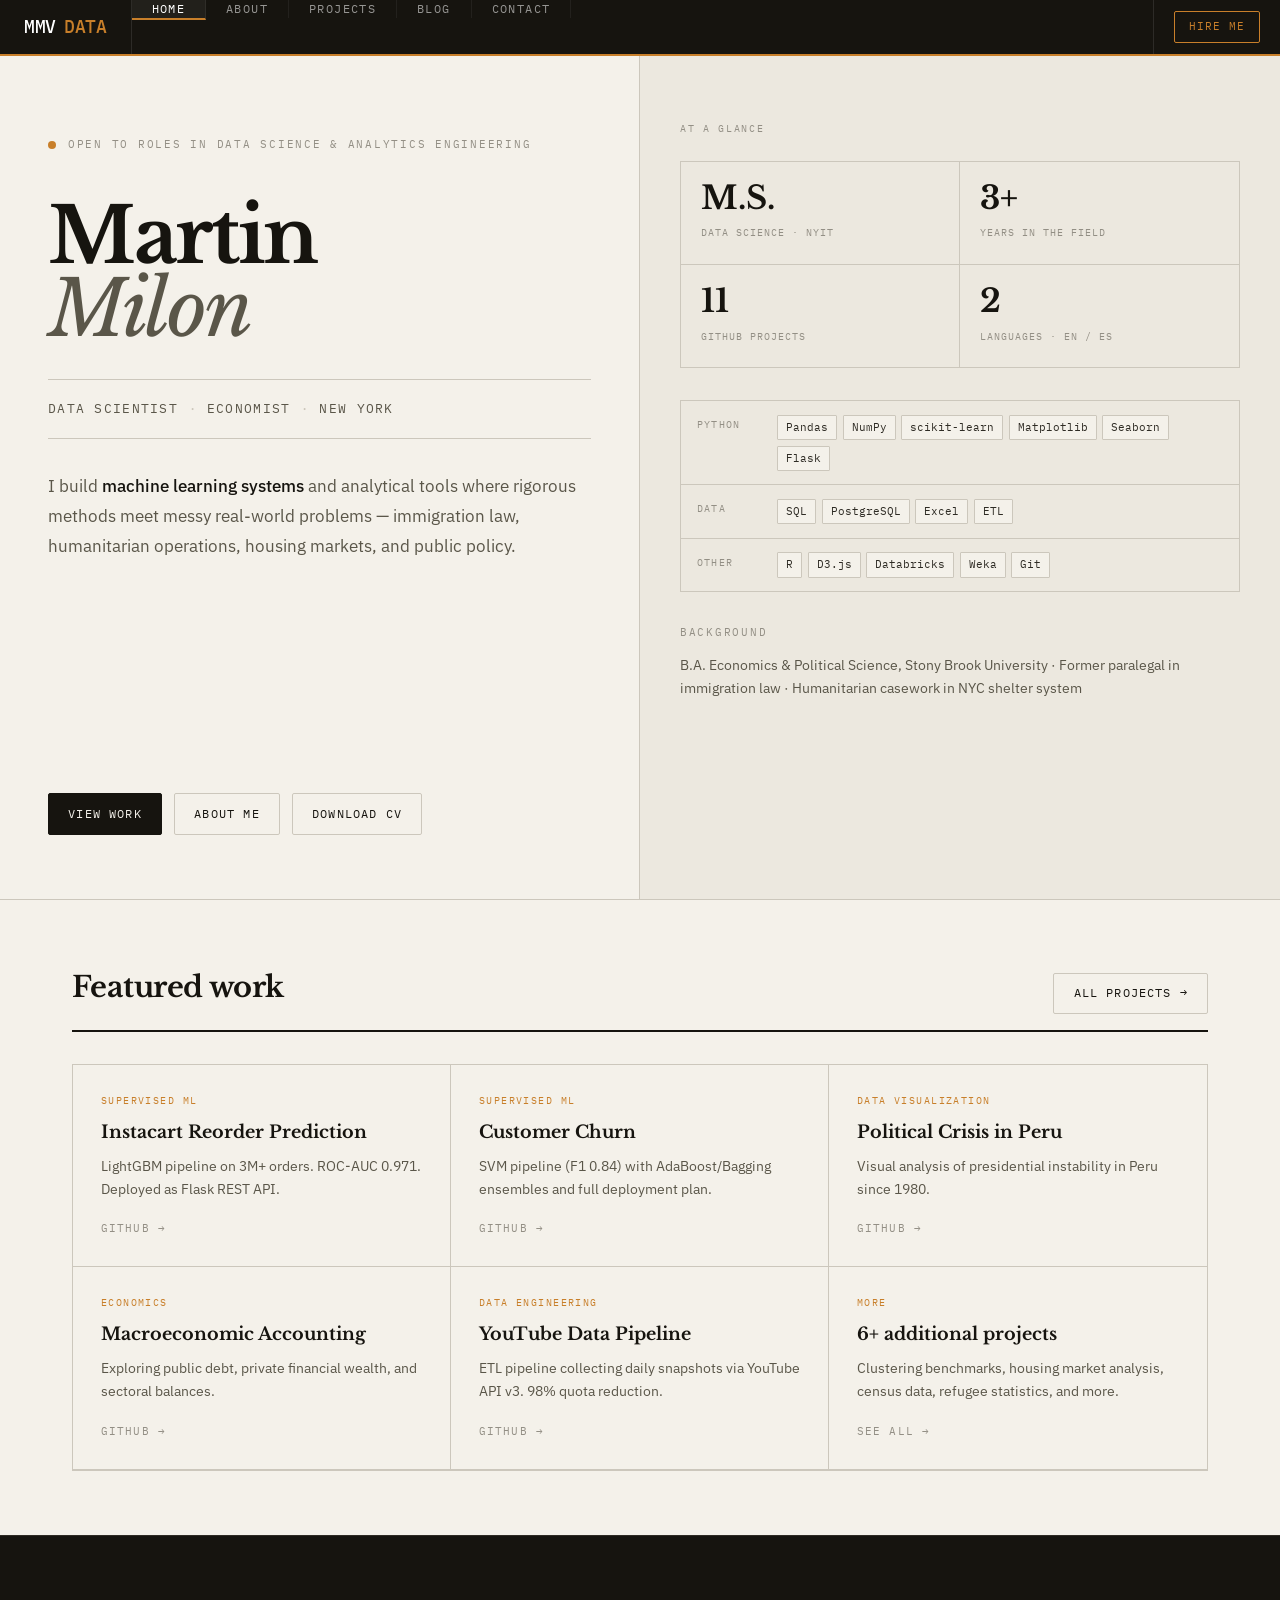
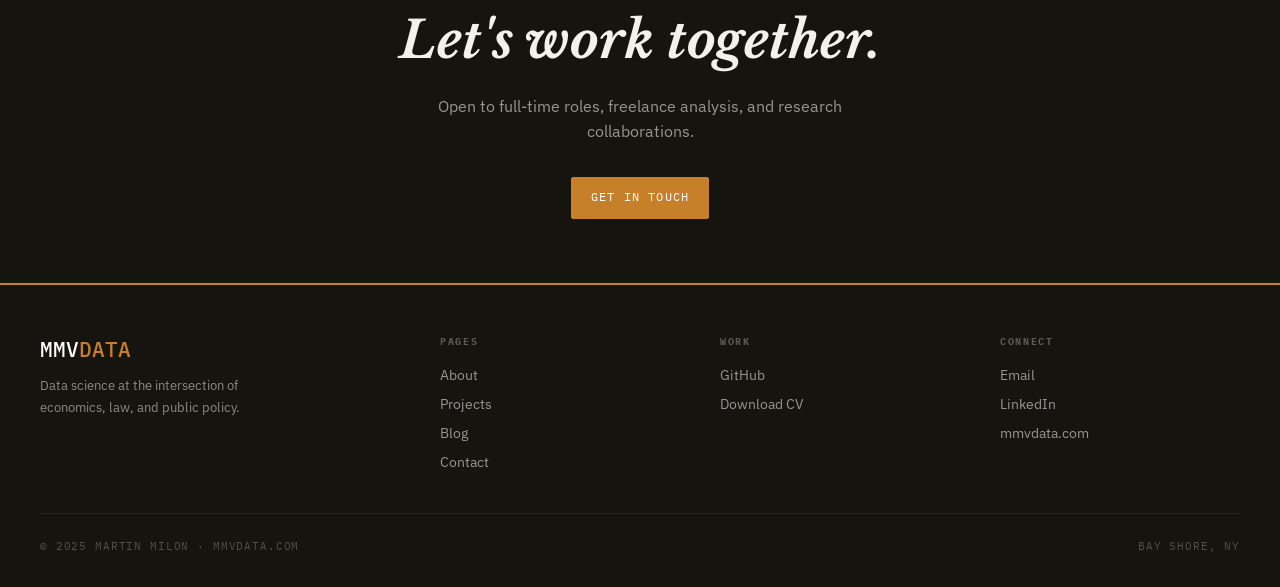
==== commit d7428b10: "Redesign: multi-page site with about, projects, blog, contact" ====
--- a/index.html
+++ b/index.html
@@ -3,395 +3,511 @@
 <head>
   <meta charset="UTF-8" />
   <meta name="viewport" content="width=device-width, initial-scale=1.0" />
-  <title>Martin Milon — Data Science</title>
-  <link rel="preconnect" href="https://fonts.googleapis.com">
-  <link rel="preconnect" href="https://fonts.gstatic.com" crossorigin>
-  <link href="https://fonts.googleapis.com/css2?family=DM+Serif+Display:ital@0;1&family=DM+Mono:wght@300;400;500&family=DM+Sans:ital,opsz,wght@0,9..40,300;0,9..40,400;0,9..40,500;1,9..40,300&display=swap" rel="stylesheet">
+  <title>Martin Milon — Data Scientist</title>
+  <meta name="description" content="Martin Milon, Data Scientist. M.S. Data Science, NYIT. Economics, machine learning, public policy." />
   <link rel="stylesheet" href="style.css" />
+  <style>
+    /* ---- PAGE-SPECIFIC ---- */
+
+    /* HERO */
+    .hero {
+      display: grid;
+      grid-template-columns: 1fr 1fr;
+      min-height: calc(100svh - var(--nav-h));
+      border-bottom: 1px solid var(--rule);
+    }
+    @media (max-width: 768px) { .hero { grid-template-columns: 1fr; } }
+
+    .hero-left {
+      padding: 5rem 3rem 4rem;
+      border-right: 1px solid var(--rule);
+      display: flex;
+      flex-direction: column;
+      justify-content: space-between;
+    }
+    @media (max-width: 768px) {
+      .hero-left { padding: 3rem 1.5rem; border-right: none; border-bottom: 1px solid var(--rule); }
+    }
+
+    .hero-eyebrow {
+      display: flex;
+      align-items: center;
+      gap: 0.75rem;
+      margin-bottom: 3rem;
+    }
+    .hero-dot {
+      width: 8px; height: 8px;
+      border-radius: 50%;
+      background: var(--amber);
+      animation: pulse 2.4s ease-in-out infinite;
+    }
+    @keyframes pulse {
+      0%, 100% { opacity: 1; transform: scale(1); }
+      50% { opacity: 0.4; transform: scale(0.7); }
+    }
+
+    .hero-name {
+      font-family: var(--font-serif);
+      font-size: clamp(3.2rem, 6vw, 6.5rem);
+      font-weight: 700;
+      line-height: 0.95;
+      letter-spacing: -0.03em;
+      color: var(--ink);
+      margin-bottom: 0.5rem;
+      animation: fadeUp 0.8s 0.15s both;
+    }
+    .hero-name em {
+      font-style: italic;
+      font-weight: 400;
+      color: var(--ink-3);
+    }
+
+    .hero-title-row {
+      display: flex;
+      align-items: center;
+      gap: 0.75rem;
+      margin: 2rem 0;
+      padding: 1rem 0;
+      border-top: 1px solid var(--rule);
+      border-bottom: 1px solid var(--rule);
+      animation: fadeUp 0.8s 0.25s both;
+    }
+    .hero-title {
+      font-family: var(--font-mono);
+      font-size: 0.8rem;
+      text-transform: uppercase;
+      letter-spacing: 0.1em;
+      color: var(--ink-3);
+    }
+    .hero-title-sep { color: var(--rule); font-size: 1rem; }
+
+    .hero-statement {
+      font-size: 1.05rem;
+      color: var(--ink-3);
+      line-height: 1.8;
+      max-width: 38rem;
+      margin-bottom: 2.5rem;
+      animation: fadeUp 0.8s 0.35s both;
+    }
+    .hero-statement strong { color: var(--ink); font-weight: 500; }
+
+    .hero-cta {
+      display: flex;
+      gap: 0.75rem;
+      flex-wrap: wrap;
+      animation: fadeUp 0.8s 0.45s both;
+    }
+
+    /* RIGHT PANEL */
+    .hero-right {
+      background: var(--cream-2);
+      padding: 4rem 2.5rem;
+      display: flex;
+      flex-direction: column;
+      gap: 0;
+    }
+    @media (max-width: 768px) { .hero-right { padding: 2.5rem 1.5rem; } }
+
+    .hero-right-label {
+      font-family: var(--font-mono);
+      font-size: 0.65rem;
+      text-transform: uppercase;
+      letter-spacing: 0.16em;
+      color: var(--ink-4);
+      margin-bottom: 1.5rem;
+    }
+
+    .stat-grid {
+      display: grid;
+      grid-template-columns: 1fr 1fr;
+      gap: 0;
+      border: 1px solid var(--rule);
+      margin-bottom: 2rem;
+      animation: fadeUp 0.8s 0.2s both;
+    }
+    .stat-cell {
+      padding: 1.25rem;
+      border-right: 1px solid var(--rule);
+      border-bottom: 1px solid var(--rule);
+    }
+    .stat-cell:nth-child(2n) { border-right: none; }
+    .stat-cell:nth-last-child(-n+2) { border-bottom: none; }
+
+    .stat-val {
+      font-family: var(--font-serif);
+      font-size: 2rem;
+      font-weight: 700;
+      color: var(--ink);
+      line-height: 1;
+      display: block;
+      margin-bottom: 0.3rem;
+    }
+    .stat-key {
+      font-family: var(--font-mono);
+      font-size: 0.64rem;
+      text-transform: uppercase;
+      letter-spacing: 0.1em;
+      color: var(--ink-4);
+    }
+
+    .skills-block {
+      border: 1px solid var(--rule);
+      margin-bottom: 2rem;
+      animation: fadeUp 0.8s 0.3s both;
+    }
+    .skills-row {
+      display: flex;
+      flex-wrap: wrap;
+      gap: 0;
+      padding: 0.85rem 1rem;
+      border-bottom: 1px solid var(--rule);
+    }
+    .skills-row:last-child { border-bottom: none; }
+    .skills-row-label {
+      font-family: var(--font-mono);
+      font-size: 0.62rem;
+      text-transform: uppercase;
+      letter-spacing: 0.12em;
+      color: var(--ink-4);
+      width: 80px;
+      flex-shrink: 0;
+      padding-top: 0.15rem;
+    }
+    .skills-pills {
+      display: flex;
+      flex-wrap: wrap;
+      gap: 0.35rem;
+      flex: 1;
+    }
+    .skill-pill {
+      font-family: var(--font-mono);
+      font-size: 0.68rem;
+      color: var(--ink-2);
+      background: var(--cream);
+      border: 1px solid var(--rule);
+      padding: 0.18rem 0.5rem;
+      border-radius: 1px;
+    }
+
+    /* FEATURED WORK preview */
+    .preview-section {
+      max-width: 1200px;
+      margin: 0 auto;
+      padding: 4rem 2rem;
+    }
+    .preview-head {
+      display: flex;
+      align-items: baseline;
+      justify-content: space-between;
+      margin-bottom: 2rem;
+      padding-bottom: 1rem;
+      border-bottom: 2px solid var(--ink);
+    }
+    .preview-head h2 {
+      font-family: var(--font-serif);
+      font-size: 1.8rem;
+      font-weight: 700;
+      letter-spacing: -0.02em;
+    }
+
+    .preview-grid {
+      display: grid;
+      grid-template-columns: repeat(3, 1fr);
+      gap: 0;
+      border: 1px solid var(--rule);
+    }
+    @media (max-width: 900px) { .preview-grid { grid-template-columns: 1fr 1fr; } }
+    @media (max-width: 540px) { .preview-grid { grid-template-columns: 1fr; } }
+
+    .preview-card {
+      padding: 1.75rem;
+      border-right: 1px solid var(--rule);
+      border-bottom: 1px solid var(--rule);
+      text-decoration: none;
+      color: inherit;
+      display: flex;
+      flex-direction: column;
+      gap: 0.75rem;
+      transition: background 0.15s;
+    }
+    .preview-card:hover { background: var(--amber-lt); }
+    .preview-card:nth-child(3n) { border-right: none; }
+    @media (max-width: 900px) {
+      .preview-card:nth-child(3n) { border-right: 1px solid var(--rule); }
+      .preview-card:nth-child(2n) { border-right: none; }
+    }
+    @media (max-width: 540px) {
+      .preview-card { border-right: none !important; }
+    }
+
+    .card-type {
+      font-family: var(--font-mono);
+      font-size: 0.63rem;
+      text-transform: uppercase;
+      letter-spacing: 0.14em;
+      color: var(--amber);
+    }
+    .card-title {
+      font-family: var(--font-serif);
+      font-size: 1.1rem;
+      font-weight: 700;
+      line-height: 1.25;
+      color: var(--ink);
+    }
+    .card-desc {
+      font-size: 0.86rem;
+      color: var(--ink-3);
+      line-height: 1.65;
+      flex: 1;
+    }
+    .card-arrow {
+      font-family: var(--font-mono);
+      font-size: 0.7rem;
+      text-transform: uppercase;
+      letter-spacing: 0.1em;
+      color: var(--ink-4);
+      margin-top: 0.5rem;
+      transition: color 0.15s, letter-spacing 0.2s;
+    }
+    .preview-card:hover .card-arrow { color: var(--amber); letter-spacing: 0.18em; }
+
+    /* CTA BAND */
+    .cta-band {
+      background: var(--ink);
+      color: var(--cream);
+      padding: 4rem 2rem;
+      text-align: center;
+      border-top: 1px solid var(--ink-2);
+    }
+    .cta-band h2 {
+      font-family: var(--font-serif);
+      font-size: clamp(1.8rem, 4vw, 3.2rem);
+      font-weight: 700;
+      font-style: italic;
+      margin-bottom: 0.75rem;
+    }
+    .cta-band p {
+      font-size: 1rem;
+      color: rgba(255,255,255,0.55);
+      margin-bottom: 2rem;
+      max-width: 32rem;
+      margin-inline: auto;
+    }
+    .cta-band .btn-amber { display: inline-flex; }
+
+    @keyframes fadeUp {
+      from { opacity: 0; transform: translateY(18px); }
+      to   { opacity: 1; transform: none; }
+    }
+  </style>
 </head>
 <body>
 
-  <!-- ==============================
-       CURSOR DOT
-  ============================== -->
-  <div class="cursor-dot" id="cursorDot"></div>
-
-  <!-- ==============================
-       CANVAS BACKGROUND
-  ============================== -->
-  <canvas id="bgCanvas"></canvas>
-
-  <!-- ==============================
-       NAV
-  ============================== -->
-  <nav class="nav" id="nav">
-    <a href="#" class="nav-logo">MM<span class="nav-logo-dot">.</span></a>
+  <!-- NAV -->
+  <nav class="site-nav">
+    <a href="index.html" class="nav-logo">
+      <span class="nav-logo-mmv">MMV</span><span class="nav-logo-data">DATA</span>
+    </a>
     <ul class="nav-links">
-      <li><a href="#about">About</a></li>
-      <li><a href="#projects">Projects</a></li>
-      <li><a href="#contact">Contact</a></li>
+      <li><a href="index.html" class="active">Home</a></li>
+      <li><a href="about.html">About</a></li>
+      <li><a href="projects.html">Projects</a></li>
+      <li><a href="blog.html">Blog</a></li>
+      <li><a href="contact.html">Contact</a></li>
     </ul>
     <div class="nav-right">
-      <a href="cv_martin_milon_2025.pdf" download class="nav-cv">Download CV</a>
-      <button class="theme-btn" id="themeBtn" aria-label="Toggle theme">
-        <span class="theme-icon">◐</span>
-      </button>
-      <button class="menu-btn" id="menuBtn" aria-label="Menu">
-        <span></span><span></span>
-      </button>
-    </div>
-    <div class="mobile-menu" id="mobileMenu">
-      <ul>
-        <li><a href="#about">About</a></li>
-        <li><a href="#projects">Projects</a></li>
-        <li><a href="#contact">Contact</a></li>
-        <li><a href="cv_martin_milon_2025.pdf" download>Download CV</a></li>
-      </ul>
-    </div>
+      <a href="contact.html" class="nav-cta">Hire me</a>
+    </div>
+    <button class="burger" id="burger" aria-label="Menu"><span></span><span></span><span></span></button>
+    <nav class="mobile-nav" id="mobileNav">
+      <a href="index.html">Home</a>
+      <a href="about.html">About</a>
+      <a href="projects.html">Projects</a>
+      <a href="blog.html">Blog</a>
+      <a href="contact.html">Contact</a>
+      <a href="contact.html">Hire me</a>
+    </nav>
   </nav>
 
-  <!-- ==============================
-       HERO
-  ============================== -->
-  <header class="hero" id="hero">
-    <div class="hero-eyebrow">
-      <span class="hero-badge">Available for opportunities</span>
-      <span class="hero-loc">📍 New York</span>
-    </div>
-
-    <h1 class="hero-name">
-      <span class="hero-first">Martin</span>
-      <span class="hero-last">Milon</span>
-    </h1>
-
-    <div class="hero-meta">
-      <span class="hero-role">Data Science</span>
-      <span class="hero-sep">·</span>
-      <span class="hero-role">Economics</span>
-      <span class="hero-sep">·</span>
-      <span class="hero-role">Political Science</span>
-    </div>
-
-    <p class="hero-desc">
-      M.S. candidate at NYIT. Building models that turn messy real-world data
-      into clear, actionable insight.
-    </p>
-
-    <div class="hero-cta">
-      <a href="#projects" class="btn-primary">Explore work</a>
-      <a href="#contact" class="btn-ghost">Get in touch</a>
-    </div>
-
-    <!-- Data strip -->
-    <div class="data-strip">
-      <div class="data-item">
-        <span class="data-num">8</span>
-        <span class="data-label">Projects</span>
-      </div>
-      <div class="data-item">
-        <span class="data-num">3+</span>
-        <span class="data-label">Languages</span>
-      </div>
-      <div class="data-item">
-        <span class="data-num">ML</span>
-        <span class="data-label">Focus</span>
-      </div>
-      <div class="data-item">
-        <span class="data-num">NYIT</span>
-        <span class="data-label">M.S. DS</span>
-      </div>
-    </div>
-
-    <div class="scroll-hint">
-      <span>scroll</span>
-      <svg width="16" height="24" viewBox="0 0 16 24" fill="none">
-        <rect x="1" y="1" width="14" height="22" rx="7" stroke="currentColor" stroke-width="1.5"/>
-        <circle class="scroll-dot" cx="8" cy="7" r="2" fill="currentColor"/>
-      </svg>
-    </div>
-  </header>
-
-  <!-- ==============================
-       ABOUT
-  ============================== -->
-  <section id="about" class="section about-section">
-    <div class="about-grid">
-      <div class="about-left">
-        <p class="section-label">01 / About</p>
-        <h2 class="section-heading">Turning data<br><em>into decisions</em></h2>
-      </div>
-      <div class="about-right">
-        <p class="about-body">
-          I'm a data scientist with an economics background — which means I care
-          about <em>why</em> patterns exist, not just that they do. I combine
-          machine learning with social-science thinking to build analyses that
-          are rigorous and meaningful.
+  <!-- HERO -->
+  <section class="hero">
+    <div class="hero-left">
+      <div>
+        <div class="hero-eyebrow">
+          <div class="hero-dot"></div>
+          <span class="section-label">Open to roles in data science &amp; analytics engineering</span>
+        </div>
+        <h1 class="hero-name">Martin<br><em>Milon</em></h1>
+        <div class="hero-title-row">
+          <span class="hero-title">Data Scientist</span>
+          <span class="hero-title-sep">·</span>
+          <span class="hero-title">Economist</span>
+          <span class="hero-title-sep">·</span>
+          <span class="hero-title">New York</span>
+        </div>
+        <p class="hero-statement">
+          I build <strong>machine learning systems</strong> and analytical tools where rigorous methods meet messy real-world problems — immigration law, humanitarian operations, housing markets, and public policy.
         </p>
-        <p class="about-body">
-          Currently pursuing an M.S. in Data Science at <strong>New York Institute
-          of Technology</strong>. B.A. in Economics and Political Science from
-          <strong>Stony Brook University</strong>.
-        </p>
-        <div class="skills-grid">
-          <div class="skill-pill">Python</div>
-          <div class="skill-pill">scikit-learn</div>
-          <div class="skill-pill">Pandas</div>
-          <div class="skill-pill">Machine Learning</div>
-          <div class="skill-pill">Data Visualization</div>
-          <div class="skill-pill">Statistics</div>
-          <div class="skill-pill">R</div>
-          <div class="skill-pill">SQL</div>
-        </div>
-      </div>
+      </div>
+      <div class="hero-cta">
+        <a href="projects.html" class="btn btn-solid">View work</a>
+        <a href="about.html" class="btn btn-outline">About me</a>
+        <a href="cv_martin_milon.pdf" download class="btn btn-outline">Download CV</a>
+      </div>
+    </div>
+
+    <div class="hero-right">
+      <p class="hero-right-label">At a glance</p>
+
+      <div class="stat-grid">
+        <div class="stat-cell">
+          <span class="stat-val">M.S.</span>
+          <span class="stat-key">Data Science · NYIT</span>
+        </div>
+        <div class="stat-cell">
+          <span class="stat-val">3+</span>
+          <span class="stat-key">Years in the field</span>
+        </div>
+        <div class="stat-cell">
+          <span class="stat-val">11</span>
+          <span class="stat-key">GitHub projects</span>
+        </div>
+        <div class="stat-cell">
+          <span class="stat-val">2</span>
+          <span class="stat-key">Languages · EN / ES</span>
+        </div>
+      </div>
+
+      <div class="skills-block">
+        <div class="skills-row">
+          <span class="skills-row-label">Python</span>
+          <div class="skills-pills">
+            <span class="skill-pill">Pandas</span>
+            <span class="skill-pill">NumPy</span>
+            <span class="skill-pill">scikit-learn</span>
+            <span class="skill-pill">Matplotlib</span>
+            <span class="skill-pill">Seaborn</span>
+            <span class="skill-pill">Flask</span>
+          </div>
+        </div>
+        <div class="skills-row">
+          <span class="skills-row-label">Data</span>
+          <div class="skills-pills">
+            <span class="skill-pill">SQL</span>
+            <span class="skill-pill">PostgreSQL</span>
+            <span class="skill-pill">Excel</span>
+            <span class="skill-pill">ETL</span>
+          </div>
+        </div>
+        <div class="skills-row">
+          <span class="skills-row-label">Other</span>
+          <div class="skills-pills">
+            <span class="skill-pill">R</span>
+            <span class="skill-pill">D3.js</span>
+            <span class="skill-pill">Databricks</span>
+            <span class="skill-pill">Weka</span>
+            <span class="skill-pill">Git</span>
+          </div>
+        </div>
+      </div>
+
+      <p class="section-label" style="margin-bottom:0.75rem">Background</p>
+      <p style="font-size:0.88rem;color:var(--ink-3);line-height:1.7;">
+        B.A. Economics &amp; Political Science, Stony Brook University · Former paralegal in immigration law · Humanitarian casework in NYC shelter system
+      </p>
     </div>
   </section>
 
-  <!-- ==============================
-       PROJECTS
-  ============================== -->
-  <section id="projects" class="section projects-section">
-    <div class="projects-header">
-      <p class="section-label">02 / Projects</p>
-      <h2 class="section-heading">Selected work</h2>
-    </div>
-
-    <div class="projects-grid">
-
-      <article class="proj-card proj-featured" data-index="01">
-        <div class="proj-inner">
-          <div class="proj-meta">
-            <span class="proj-num">01</span>
-            <span class="proj-type">Classification</span>
-          </div>
-          <h3 class="proj-title">Fraud Detection</h3>
-          <p class="proj-desc">Supervised classification using Python to identify fraudulent transactions. Data cleaning, feature engineering, and model comparison across Logistic Regression and Random Forest.</p>
-          <div class="proj-tags">
-            <span>Python</span><span>scikit-learn</span><span>Fraud Analytics</span>
-          </div>
-          <a href="https://github.com/martinmmv/Fraud-Detection" target="_blank" class="proj-link">
-            <span>View project</span>
-            <svg width="14" height="14" viewBox="0 0 14 14" fill="none">
-              <path d="M2 12L12 2M12 2H5M12 2V9" stroke="currentColor" stroke-width="1.5" stroke-linecap="round"/>
-            </svg>
-          </a>
-        </div>
-      </article>
-
-      <article class="proj-card" data-index="02">
-        <div class="proj-inner">
-          <div class="proj-meta">
-            <span class="proj-num">02</span>
-            <span class="proj-type">EDA</span>
-          </div>
-          <h3 class="proj-title">UN Refugee Data Finder</h3>
-          <p class="proj-desc">Country-level analysis, regional trends, and data cleaning for migration and asylum indicators using UNHCR data.</p>
-          <div class="proj-tags">
-            <span>Python</span><span>Pandas</span><span>UNHCR</span>
-          </div>
-          <a href="https://github.com/martinmmv/UN-Refugee-Data-Finder" target="_blank" class="proj-link">
-            <span>View project</span>
-            <svg width="14" height="14" viewBox="0 0 14 14" fill="none">
-              <path d="M2 12L12 2M12 2H5M12 2V9" stroke="currentColor" stroke-width="1.5" stroke-linecap="round"/>
-            </svg>
-          </a>
-        </div>
-      </article>
-
-      <article class="proj-card" data-index="03">
-        <div class="proj-inner">
-          <div class="proj-meta">
-            <span class="proj-num">03</span>
-            <span class="proj-type">Demographics</span>
-          </div>
-          <h3 class="proj-title">World Bank Population Data</h3>
-          <p class="proj-desc">Global population trends using World Bank API data. Indicators, transformations, and visualization of demographic patterns across regions.</p>
-          <div class="proj-tags">
-            <span>Python</span><span>World Bank API</span><span>Data Analysis</span>
-          </div>
-          <a href="https://github.com/martinmmv/World-Bank-Population-Data" target="_blank" class="proj-link">
-            <span>View project</span>
-            <svg width="14" height="14" viewBox="0 0 14 14" fill="none">
-              <path d="M2 12L12 2M12 2H5M12 2V9" stroke="currentColor" stroke-width="1.5" stroke-linecap="round"/>
-            </svg>
-          </a>
-        </div>
-      </article>
-
-      <article class="proj-card" data-index="04">
-        <div class="proj-inner">
-          <div class="proj-meta">
-            <span class="proj-num">04</span>
-            <span class="proj-type">Clustering</span>
-          </div>
-          <h3 class="proj-title">Wave Data Cluster Analysis</h3>
-          <p class="proj-desc">K-Means, Hierarchical, and DBSCAN clustering compared using Silhouette Score, Adjusted Rand Index (ARI), and Normalized Mutual Information (NMI).</p>
-          <div class="proj-tags">
-            <span>Python</span><span>Clustering</span><span>scikit-learn</span>
-          </div>
-          <a href="https://github.com/martinmmv/Wave-Data-Cluster-Analysis" target="_blank" class="proj-link">
-            <span>View project</span>
-            <svg width="14" height="14" viewBox="0 0 14 14" fill="none">
-              <path d="M2 12L12 2M12 2H5M12 2V9" stroke="currentColor" stroke-width="1.5" stroke-linecap="round"/>
-            </svg>
-          </a>
-        </div>
-      </article>
-
-      <article class="proj-card" data-index="05">
-        <div class="proj-inner">
-          <div class="proj-meta">
-            <span class="proj-num">05</span>
-            <span class="proj-type">Census</span>
-          </div>
-          <h3 class="proj-title">NYC LEP Population Data</h3>
-          <p class="proj-desc">Analysis of 1.7M+ limited English proficient residents. Demographic segmentation and language-access insights from Census ACS data.</p>
-          <div class="proj-tags">
-            <span>Python</span><span>Census ACS</span><span>Data Analysis</span>
-          </div>
-          <a href="https://github.com/martinmmv/NYC-Limited-English-Proficient-Data" target="_blank" class="proj-link">
-            <span>View project</span>
-            <svg width="14" height="14" viewBox="0 0 14 14" fill="none">
-              <path d="M2 12L12 2M12 2H5M12 2V9" stroke="currentColor" stroke-width="1.5" stroke-linecap="round"/>
-            </svg>
-          </a>
-        </div>
-      </article>
-
-      <article class="proj-card" data-index="06">
-        <div class="proj-inner">
-          <div class="proj-meta">
-            <span class="proj-num">06</span>
-            <span class="proj-type">Time Series</span>
-          </div>
-          <h3 class="proj-title">Zillow Home Value Index</h3>
-          <p class="proj-desc">ZHVI analysis of typical home values and market changes across regions and housing types using time-series trends.</p>
-          <div class="proj-tags">
-            <span>Python</span><span>Time Series</span><span>Zillow</span>
-          </div>
-          <a href="https://github.com/martinmmv/Zillow-Home-Value-Index" target="_blank" class="proj-link">
-            <span>View project</span>
-            <svg width="14" height="14" viewBox="0 0 14 14" fill="none">
-              <path d="M2 12L12 2M12 2H5M12 2V9" stroke="currentColor" stroke-width="1.5" stroke-linecap="round"/>
-            </svg>
-          </a>
-        </div>
-      </article>
-
-      <article class="proj-card" data-index="07">
-        <div class="proj-inner">
-          <div class="proj-meta">
-            <span class="proj-num">07</span>
-            <span class="proj-type">Classification</span>
-          </div>
-          <h3 class="proj-title">United Nations M49 Regions</h3>
-          <p class="proj-desc">Standard country and area codes (M49) for statistical analysis and geographic classification, including region mapping and categorical encoding for ML.</p>
-          <div class="proj-tags">
-            <span>Python</span><span>UN Statistics</span><span>Data Cleaning</span>
-          </div>
-          <a href="https://github.com/martinmmv/United-Nations-M49" target="_blank" class="proj-link">
-            <span>View project</span>
-            <svg width="14" height="14" viewBox="0 0 14 14" fill="none">
-              <path d="M2 12L12 2M12 2H5M12 2V9" stroke="currentColor" stroke-width="1.5" stroke-linecap="round"/>
-            </svg>
-          </a>
-        </div>
-      </article>
-
-      <article class="proj-card" data-index="08">
-        <div class="proj-inner">
-          <div class="proj-meta">
-            <span class="proj-num">08</span>
-            <span class="proj-type">Open Data</span>
-          </div>
-          <h3 class="proj-title">NYC DHS Shelter Data</h3>
-          <p class="proj-desc">Analysis of NYC DHS Shelter System data including trends, occupancy breakdowns, and visualization of demographic patterns using open-data sources.</p>
-          <div class="proj-tags">
-            <span>Python</span><span>NYC Open Data</span><span>Data Analysis</span>
-          </div>
-          <a href="https://github.com/martinmmv/NYC-DHS-Shelter-Data" target="_blank" class="proj-link">
-            <span>View project</span>
-            <svg width="14" height="14" viewBox="0 0 14 14" fill="none">
-              <path d="M2 12L12 2M12 2H5M12 2V9" stroke="currentColor" stroke-width="1.5" stroke-linecap="round"/>
-            </svg>
-          </a>
-        </div>
-      </article>
+  <!-- FEATURED WORK -->
+  <section class="preview-section">
+    <div class="preview-head">
+      <h2>Featured work</h2>
+      <a href="projects.html" class="btn btn-outline" style="font-size:0.72rem">All projects →</a>
+    </div>
+    <div class="preview-grid">
+
+      <a class="preview-card reveal" href="https://github.com/martinmmv/Instacart-Reorder-Prediction" target="_blank">
+        <span class="card-type">Supervised ML</span>
+        <span class="card-title">Instacart Reorder Prediction</span>
+        <p class="card-desc">LightGBM pipeline on 3M+ orders. ROC-AUC 0.971. Deployed as Flask REST API.</p>
+        <span class="card-arrow">GitHub →</span>
+      </a>
+
+      <a class="preview-card reveal" style="--d:0.07s" href="https://github.com/martinmmv/Customer-Churn" target="_blank">
+        <span class="card-type">Supervised ML</span>
+        <span class="card-title">Customer Churn</span>
+        <p class="card-desc">SVM pipeline (F1 0.84) with AdaBoost/Bagging ensembles and full deployment plan.</p>
+        <span class="card-arrow">GitHub →</span>
+      </a>
+
+      <a class="preview-card reveal" style="--d:0.14s" href="https://github.com/martinmmv/Political-Crisis-Peru" target="_blank">
+        <span class="card-type">Data Visualization</span>
+        <span class="card-title">Political Crisis in Peru</span>
+        <p class="card-desc">Visual analysis of presidential instability in Peru since 1980.</p>
+        <span class="card-arrow">GitHub →</span>
+      </a>
+
+      <a class="preview-card reveal" style="--d:0.21s" href="https://github.com/martinmmv/Macroeconomic-Accounting" target="_blank">
+        <span class="card-type">Economics</span>
+        <span class="card-title">Macroeconomic Accounting</span>
+        <p class="card-desc">Exploring public debt, private financial wealth, and sectoral balances.</p>
+        <span class="card-arrow">GitHub →</span>
+      </a>
+
+      <a class="preview-card reveal" style="--d:0.28s" href="https://github.com/martinmmv/YouTube-Data-Pipeline" target="_blank">
+        <span class="card-type">Data Engineering</span>
+        <span class="card-title">YouTube Data Pipeline</span>
+        <p class="card-desc">ETL pipeline collecting daily snapshots via YouTube API v3. 98% quota reduction.</p>
+        <span class="card-arrow">GitHub →</span>
+      </a>
+
+      <a class="preview-card reveal" style="--d:0.35s" href="projects.html">
+        <span class="card-type">More</span>
+        <span class="card-title">6+ additional projects</span>
+        <p class="card-desc">Clustering benchmarks, housing market analysis, census data, refugee statistics, and more.</p>
+        <span class="card-arrow">See all →</span>
+      </a>
 
     </div>
   </section>
 
-  <!-- ==============================
-       CONTACT
-  ============================== -->
-  <section id="contact" class="section contact-section">
-    <div class="contact-grid">
-      <div class="contact-left">
-        <p class="section-label">03 / Contact</p>
-        <h2 class="section-heading">Let's<br><em>connect</em></h2>
-        <p class="contact-body">
-          Open to full-time roles, internships, and research collaborations
-          in data science and analytics.
-        </p>
-        <div class="contact-links">
-          <a href="mailto:martinmilonvelarde@gmail.com" class="contact-link">
-            <span class="contact-link-icon">✉</span>
-            <span>martinmilonvelarde@gmail.com</span>
-          </a>
-          <a href="https://www.linkedin.com/in/martin-milon/" target="_blank" class="contact-link">
-            <span class="contact-link-icon">in</span>
-            <span>linkedin.com/in/martin-milon/</span>
-          </a>
-          <a href="https://github.com/martinmmv" target="_blank" class="contact-link">
-            <span class="contact-link-icon">⌥</span>
-            <span>github.com/martinmmv</span>
-          </a>
-        </div>
-        <a href="cv_martin_milon_2025.pdf" download class="btn-primary" style="margin-top:2rem;display:inline-flex;align-items:center;gap:0.5rem;">
-          <span>Download CV</span>
-          <svg width="14" height="14" viewBox="0 0 14 14" fill="none">
-            <path d="M7 1v8M3 7l4 4 4-4M1 11h12" stroke="currentColor" stroke-width="1.5" stroke-linecap="round" stroke-linejoin="round"/>
-          </svg>
-        </a>
-      </div>
-
-      <div class="contact-right">
-        <form name="contact" method="POST" action="/thank-you.html"
-              data-netlify="true" netlify-honeypot="bot-field" id="contactForm">
-          <input type="hidden" name="form-name" value="contact" />
-          <p hidden><label>Don't fill this out: <input name="bot-field" /></label></p>
-
-          <div class="form-row">
-            <div class="form-group">
-              <input type="text" name="name" id="name" placeholder=" " required autocomplete="name" />
-              <label for="name">Your name</label>
-            </div>
-            <div class="form-group">
-              <input type="email" name="email" id="email" placeholder=" " required autocomplete="email" />
-              <label for="email">Email address</label>
-            </div>
-          </div>
-          <div class="form-group">
-            <textarea name="message" id="message" placeholder=" " required rows="5"></textarea>
-            <label for="message">Message</label>
-          </div>
-          <button type="submit" class="btn-primary form-submit">
-            <span>Send message</span>
-            <svg width="14" height="14" viewBox="0 0 14 14" fill="none">
-              <path d="M1 7h12M8 2l5 5-5 5" stroke="currentColor" stroke-width="1.5" stroke-linecap="round" stroke-linejoin="round"/>
-            </svg>
-          </button>
-        </form>
-      </div>
-    </div>
+  <!-- CTA -->
+  <section class="cta-band">
+    <h2>Let's work together.</h2>
+    <p>Open to full-time roles, freelance analysis, and research collaborations.</p>
+    <a href="contact.html" class="btn btn-amber">Get in touch</a>
   </section>
 
-  <!-- ==============================
-       FOOTER
-  ============================== -->
-  <footer class="footer">
-    <span class="footer-logo">MM<span>.</span></span>
-    <span class="footer-copy">© 2025 Martin Milon</span>
-    <span class="footer-built">Built with purpose.</span>
+  <!-- FOOTER -->
+  <footer class="site-footer">
+    <div class="footer-inner">
+      <div class="footer-brand">
+        <span class="f-logo">MMV<span>DATA</span></span>
+        <p>Data science at the intersection of economics, law, and public policy.</p>
+      </div>
+      <div class="footer-col">
+        <h4>Pages</h4>
+        <a href="about.html">About</a>
+        <a href="projects.html">Projects</a>
+        <a href="blog.html">Blog</a>
+        <a href="contact.html">Contact</a>
+      </div>
+      <div class="footer-col">
+        <h4>Work</h4>
+        <a href="https://github.com/martinmmv" target="_blank">GitHub</a>
+        <a href="cv_martin_milon.pdf" download>Download CV</a>
+      </div>
+      <div class="footer-col">
+        <h4>Connect</h4>
+        <a href="mailto:martinmilonvelarde@gmail.com">Email</a>
+        <a href="https://www.linkedin.com/in/martin-milon/" target="_blank">LinkedIn</a>
+        <a href="https://mmvdata.com">mmvdata.com</a>
+      </div>
+    </div>
+    <div class="footer-base">
+      <span>© 2025 Martin Milon · mmvdata.com</span>
+      <span>Bay Shore, NY</span>
+    </div>
   </footer>
 
   <script src="script.js"></script>
--- a/style.css
+++ b/style.css
@@ -1,248 +1,201 @@
-/* ============================================================
-   RESET & BASE
-============================================================ */
+/* =========================================
+   MMV DATA — style.css
+   Aesthetic: Warm Brutalist Editorial
+   Palette: cream / near-black / amber
+========================================= */
+
+@import url('https://fonts.googleapis.com/css2?family=Libre+Baskerville:ital,wght@0,400;0,700;1,400&family=IBM+Plex+Mono:wght@300;400;500&family=IBM+Plex+Sans:ital,wght@0,300;0,400;0,500;1,300;1,400&display=swap');
+
+/* ---- RESET ---- */
 *, *::before, *::after { box-sizing: border-box; margin: 0; padding: 0; }
-
+html { scroll-behavior: smooth; font-size: 16px; }
+
+/* ---- TOKENS ---- */
 :root {
-  --bg:          #faf9f7;
-  --bg-alt:      #f3f1ee;
-  --fg:          #0e0d0b;
-  --fg-muted:    #6b6860;
-  --fg-faint:    #b5b2ac;
-  --accent:      #c8502a;         /* terracotta / warm orange-red */
-  --accent-pale: #f5ece8;
-  --accent-dark: #9a3a1e;
-  --border:      #e4e1dc;
-  --card-bg:     #ffffff;
-  --nav-bg:      rgba(250,249,247,0.88);
-
-  --font-display: 'DM Serif Display', Georgia, serif;
-  --font-sans:    'DM Sans', system-ui, sans-serif;
-  --font-mono:    'DM Mono', 'Fira Code', monospace;
-
-  --ease-out:  cubic-bezier(0.16, 1, 0.3, 1);
-  --ease-in:   cubic-bezier(0.7, 0, 0.84, 0);
-  --ease-circ: cubic-bezier(0.45, 0, 0.55, 1);
-
-  --shadow-sm: 0 1px 3px rgba(14,13,11,.06), 0 2px 8px rgba(14,13,11,.04);
-  --shadow-md: 0 4px 16px rgba(14,13,11,.08), 0 1px 4px rgba(14,13,11,.04);
-  --shadow-lg: 0 16px 48px rgba(14,13,11,.12), 0 4px 12px rgba(14,13,11,.06);
-}
-
-/* Dark mode */
-body.dark {
-  --bg:          #0e0d0b;
-  --bg-alt:      #161411;
-  --fg:          #f0ede8;
-  --fg-muted:    #9a9590;
-  --fg-faint:    #4a4843;
-  --accent:      #e8764e;
-  --accent-pale: #261a14;
-  --accent-dark: #f0956e;
-  --border:      #2a2722;
-  --card-bg:     #161411;
-  --nav-bg:      rgba(14,13,11,0.9);
-
-  --shadow-sm: 0 1px 3px rgba(0,0,0,.3), 0 2px 8px rgba(0,0,0,.2);
-  --shadow-md: 0 4px 16px rgba(0,0,0,.4), 0 1px 4px rgba(0,0,0,.2);
-  --shadow-lg: 0 16px 48px rgba(0,0,0,.5), 0 4px 12px rgba(0,0,0,.3);
-}
-
-html { scroll-behavior: smooth; }
+  --cream:    #f4f1ea;
+  --cream-2:  #ece8df;
+  --cream-3:  #e2ddd3;
+  --ink:      #16140f;
+  --ink-2:    #2e2b24;
+  --ink-3:    #5a5649;
+  --ink-4:    #938f85;
+  --amber:    #c87f2a;
+  --amber-dk: #9e6221;
+  --amber-lt: #f5e6cf;
+  --rule:     #ccc7bc;
+
+  --font-serif: 'Libre Baskerville', Georgia, serif;
+  --font-mono:  'IBM Plex Mono', 'Fira Code', monospace;
+  --font-sans:  'IBM Plex Sans', system-ui, sans-serif;
+
+  --ease: cubic-bezier(0.25, 0, 0, 1);
+  --nav-h: 56px;
+}
 
 body {
+  background: var(--cream);
+  color: var(--ink);
   font-family: var(--font-sans);
-  background: var(--bg);
-  color: var(--fg);
   line-height: 1.6;
   overflow-x: hidden;
-  transition: background 0.35s var(--ease-out), color 0.35s var(--ease-out);
-  cursor: none;
-}
-
-@media (hover: none) { body { cursor: auto; } }
-
-/* ============================================================
-   CUSTOM CURSOR
-============================================================ */
-.cursor-dot {
-  position: fixed;
-  width: 10px;
-  height: 10px;
-  background: var(--accent);
-  border-radius: 50%;
-  pointer-events: none;
-  z-index: 9999;
-  transform: translate(-50%, -50%);
-  transition: transform 0.08s linear, width 0.2s var(--ease-out), height 0.2s var(--ease-out), opacity 0.3s;
-  mix-blend-mode: multiply;
-}
-body.dark .cursor-dot { mix-blend-mode: screen; }
-
-/* ============================================================
-   CANVAS BACKGROUND
-============================================================ */
-#bgCanvas {
-  position: fixed;
-  inset: 0;
-  z-index: -1;
-  pointer-events: none;
-  opacity: 0.4;
-}
-body.dark #bgCanvas { opacity: 0.25; }
-
-/* ============================================================
+}
+
+/* ---- SELECTION ---- */
+::selection { background: var(--amber); color: #fff; }
+
+/* =========================================
    NAV
-============================================================ */
-.nav {
-  position: fixed;
+========================================= */
+.site-nav {
+  position: sticky;
   top: 0;
-  inset-inline: 0;
-  z-index: 100;
+  z-index: 80;
+  height: var(--nav-h);
+  background: var(--ink);
+  display: flex;
+  align-items: stretch;
+  border-bottom: 2px solid var(--amber);
+}
+
+.nav-logo {
   display: flex;
   align-items: center;
-  justify-content: space-between;
-  padding: 0 2.5rem;
-  height: 64px;
-  background: var(--nav-bg);
-  backdrop-filter: blur(20px);
-  -webkit-backdrop-filter: blur(20px);
-  border-bottom: 1px solid var(--border);
-  transition: background 0.35s, border-color 0.35s;
-}
-
-.nav-logo {
-  font-family: var(--font-display);
-  font-size: 1.4rem;
-  color: var(--fg);
-  text-decoration: none;
-  letter-spacing: -0.01em;
-}
-.nav-logo-dot { color: var(--accent); }
+  padding: 0 1.5rem;
+  border-right: 1px solid rgba(255,255,255,0.1);
+  text-decoration: none;
+  gap: 0.5rem;
+  flex-shrink: 0;
+}
+.nav-logo-mmv {
+  font-family: var(--font-mono);
+  font-size: 1.1rem;
+  font-weight: 500;
+  color: #fff;
+  letter-spacing: -0.02em;
+}
+.nav-logo-data {
+  font-family: var(--font-mono);
+  font-size: 1.1rem;
+  font-weight: 500;
+  color: var(--amber);
+  letter-spacing: -0.02em;
+}
 
 .nav-links {
+  display: flex;
+  align-items: stretch;
   list-style: none;
-  display: flex;
-  gap: 0.25rem;
+  flex: 1;
 }
 .nav-links a {
-  font-family: var(--font-mono);
-  font-size: 0.78rem;
-  text-transform: uppercase;
-  letter-spacing: 0.08em;
-  color: var(--fg-muted);
-  text-decoration: none;
-  padding: 0.45rem 0.9rem;
-  border-radius: 6px;
-  transition: color 0.2s, background 0.2s;
-}
-.nav-links a:hover { color: var(--fg); background: var(--bg-alt); }
+  display: flex;
+  align-items: center;
+  padding: 0 1.25rem;
+  font-family: var(--font-mono);
+  font-size: 0.72rem;
+  text-transform: uppercase;
+  letter-spacing: 0.12em;
+  color: rgba(255,255,255,0.55);
+  text-decoration: none;
+  border-right: 1px solid rgba(255,255,255,0.06);
+  transition: color 0.15s, background 0.15s;
+}
+.nav-links a:hover,
+.nav-links a.active { color: #fff; background: rgba(255,255,255,0.05); }
+.nav-links a.active { border-bottom: 2px solid var(--amber); margin-bottom: -2px; }
 
 .nav-right {
   display: flex;
   align-items: center;
+  padding: 0 1.25rem;
   gap: 0.75rem;
-}
-
-.nav-cv {
-  font-family: var(--font-mono);
-  font-size: 0.78rem;
-  text-transform: uppercase;
-  letter-spacing: 0.08em;
-  color: var(--accent);
-  text-decoration: none;
-  border: 1px solid var(--accent);
-  padding: 0.38rem 0.9rem;
-  border-radius: 6px;
-  transition: background 0.2s, color 0.2s;
-}
-.nav-cv:hover { background: var(--accent); color: #fff; }
-
-.theme-btn, .menu-btn {
-  cursor: none;
+  border-left: 1px solid rgba(255,255,255,0.1);
+  margin-left: auto;
+}
+.nav-cta {
+  font-family: var(--font-mono);
+  font-size: 0.7rem;
+  text-transform: uppercase;
+  letter-spacing: 0.1em;
+  color: var(--amber);
+  border: 1px solid var(--amber);
+  padding: 0.35rem 0.85rem;
+  border-radius: 2px;
+  text-decoration: none;
+  transition: background 0.15s, color 0.15s;
+}
+.nav-cta:hover { background: var(--amber); color: #fff; }
+
+.burger {
+  display: none;
+  flex-direction: column;
+  gap: 5px;
   background: none;
-  border: 1px solid var(--border);
-  border-radius: 8px;
-  width: 38px;
-  height: 38px;
-  display: flex;
-  align-items: center;
-  justify-content: center;
-  color: var(--fg-muted);
-  font-size: 1rem;
-  transition: border-color 0.2s, color 0.2s, background 0.2s;
-}
-.theme-btn:hover, .menu-btn:hover {
-  border-color: var(--fg-muted);
-  color: var(--fg);
-  background: var(--bg-alt);
-}
-
-.menu-btn { display: none; flex-direction: column; gap: 5px; }
-.menu-btn span {
+  border: none;
+  cursor: pointer;
+  padding: 0.5rem;
+}
+.burger span {
   display: block;
-  width: 16px;
-  height: 1.5px;
-  background: var(--fg-muted);
-  transition: transform 0.3s, opacity 0.3s;
-}
-.menu-btn.open span:first-child { transform: translateY(6.5px) rotate(45deg); }
-.menu-btn.open span:last-child  { transform: translateY(-6.5px) rotate(-45deg); }
-
-.mobile-menu {
+  width: 18px; height: 1.5px;
+  background: rgba(255,255,255,0.7);
+  transition: transform 0.25s, opacity 0.2s;
+}
+.burger.open span:nth-child(1) { transform: translateY(6.5px) rotate(45deg); }
+.burger.open span:nth-child(2) { opacity: 0; }
+.burger.open span:nth-child(3) { transform: translateY(-6.5px) rotate(-45deg); }
+
+.mobile-nav {
   display: none;
   position: absolute;
-  top: 64px;
-  inset-inline: 0;
-  background: var(--nav-bg);
-  backdrop-filter: blur(20px);
-  -webkit-backdrop-filter: blur(20px);
-  border-bottom: 1px solid var(--border);
-  padding: 1.5rem 2rem;
-}
-.mobile-menu.open { display: block; }
-.mobile-menu ul { list-style: none; }
-.mobile-menu li { border-bottom: 1px solid var(--border); }
-.mobile-menu a {
-  display: block;
-  padding: 0.9rem 0;
-  font-family: var(--font-mono);
-  font-size: 0.9rem;
-  color: var(--fg);
-  text-decoration: none;
-  text-transform: uppercase;
-  letter-spacing: 0.08em;
-}
+  top: var(--nav-h);
+  left: 0; right: 0;
+  background: var(--ink-2);
+  border-bottom: 2px solid var(--amber);
+  z-index: 79;
+  flex-direction: column;
+}
+.mobile-nav.open { display: flex; }
+.mobile-nav a {
+  padding: 1rem 1.5rem;
+  font-family: var(--font-mono);
+  font-size: 0.82rem;
+  text-transform: uppercase;
+  letter-spacing: 0.1em;
+  color: rgba(255,255,255,0.7);
+  text-decoration: none;
+  border-bottom: 1px solid rgba(255,255,255,0.06);
+}
+.mobile-nav a:hover { color: var(--amber); }
 
 @media (max-width: 768px) {
-  .nav { padding: 0 1.25rem; }
-  .nav-links, .nav-cv { display: none; }
-  .menu-btn { display: flex; }
-}
-
-/* ============================================================
-   HERO
-============================================================ */
-.hero {
-  min-height: 100svh;
-  display: flex;
-  flex-direction: column;
-  justify-content: center;
-  padding: 10rem 2.5rem 5rem;
-  position: relative;
-  max-width: 1200px;
-  margin: 0 auto;
-}
-
-.hero-eyebrow {
-  display: flex;
-  align-items: center;
-  gap: 1.25rem;
-  margin-bottom: 2.5rem;
-  animation: fadeUp 0.8s 0.1s var(--ease-out) both;
-}
-
-.hero-badge {
+  .nav-links, .nav-right { display: none; }
+  .burger { display: flex; margin-left: auto; margin-right: 1rem; }
+}
+
+/* =========================================
+   RULE UTILITY
+========================================= */
+.h-rule { width: 100%; height: 1px; background: var(--rule); }
+.section-label {
+  font-family: var(--font-mono);
+  font-size: 0.68rem;
+  text-transform: uppercase;
+  letter-spacing: 0.16em;
+  color: var(--ink-4);
+}
+.section-label-amber {
+  font-family: var(--font-mono);
+  font-size: 0.68rem;
+  text-transform: uppercase;
+  letter-spacing: 0.16em;
+  color: var(--amber);
+}
+
+/* =========================================
+   BUTTONS
+========================================= */
+.btn {
   display: inline-flex;
   align-items: center;
   gap: 0.5rem;
@@ -250,577 +203,110 @@
   font-size: 0.74rem;
   text-transform: uppercase;
   letter-spacing: 0.1em;
-  color: var(--accent);
-  background: var(--accent-pale);
-  border: 1px solid var(--accent);
-  padding: 0.3rem 0.75rem;
-  border-radius: 4px;
-}
-.hero-badge::before {
-  content: '';
-  display: inline-block;
-  width: 6px;
-  height: 6px;
-  background: var(--accent);
-  border-radius: 50%;
-  animation: pulse-dot 2s infinite;
-}
-
-@keyframes pulse-dot {
-  0%, 100% { opacity: 1; transform: scale(1); }
-  50% { opacity: 0.5; transform: scale(0.7); }
-}
-
-.hero-loc {
-  font-family: var(--font-mono);
-  font-size: 0.74rem;
-  color: var(--fg-muted);
-  letter-spacing: 0.05em;
-}
-
-.hero-name {
-  font-family: var(--font-display);
-  font-size: clamp(4rem, 10vw, 9rem);
-  line-height: 0.92;
-  letter-spacing: -0.03em;
-  margin-bottom: 1.75rem;
-  animation: fadeUp 0.8s 0.2s var(--ease-out) both;
-}
-.hero-first { display: block; }
-.hero-last {
-  display: block;
-  color: transparent;
-  -webkit-text-stroke: 2px var(--fg);
-  -webkit-text-stroke: 2px var(--fg);
-}
-body.dark .hero-last { -webkit-text-stroke-color: var(--fg); }
-
-.hero-meta {
-  display: flex;
-  flex-wrap: wrap;
-  align-items: center;
-  gap: 0.5rem;
-  margin-bottom: 1.5rem;
-  animation: fadeUp 0.8s 0.3s var(--ease-out) both;
-}
-
-.hero-role {
-  font-family: var(--font-mono);
-  font-size: 0.82rem;
-  text-transform: uppercase;
-  letter-spacing: 0.1em;
-  color: var(--fg-muted);
-}
-.hero-sep { color: var(--fg-faint); }
-
-.hero-desc {
-  max-width: 42rem;
-  font-size: 1.1rem;
-  color: var(--fg-muted);
-  line-height: 1.7;
-  margin-bottom: 2.5rem;
-  animation: fadeUp 0.8s 0.4s var(--ease-out) both;
-}
-
-.hero-cta {
-  display: flex;
-  flex-wrap: wrap;
-  gap: 0.75rem;
-  margin-bottom: 4rem;
-  animation: fadeUp 0.8s 0.5s var(--ease-out) both;
-}
-
-/* ============================================================
-   BUTTONS
-============================================================ */
-.btn-primary {
-  display: inline-flex;
-  align-items: center;
-  gap: 0.5rem;
-  font-family: var(--font-mono);
-  font-size: 0.82rem;
-  text-transform: uppercase;
-  letter-spacing: 0.08em;
-  font-weight: 500;
-  background: var(--accent);
+  text-decoration: none;
+  border-radius: 2px;
+  padding: 0.65rem 1.2rem;
+  cursor: pointer;
+  transition: background 0.15s, color 0.15s, border-color 0.15s;
+  border: 1.5px solid transparent;
+}
+.btn-solid {
+  background: var(--ink);
+  color: var(--cream);
+  border-color: var(--ink);
+}
+.btn-solid:hover { background: var(--amber); border-color: var(--amber); }
+
+.btn-outline {
+  background: transparent;
+  color: var(--ink);
+  border-color: var(--rule);
+}
+.btn-outline:hover { border-color: var(--ink); }
+
+.btn-amber {
+  background: var(--amber);
   color: #fff;
-  border: none;
-  border-radius: 8px;
-  padding: 0.8rem 1.6rem;
-  cursor: none;
-  text-decoration: none;
-  transition: background 0.2s, transform 0.15s, box-shadow 0.2s;
-  box-shadow: 0 4px 14px rgba(200,80,42,.35);
-}
-.btn-primary:hover {
-  background: var(--accent-dark);
-  transform: translateY(-1px);
-  box-shadow: 0 8px 24px rgba(200,80,42,.45);
-}
-.btn-primary:active { transform: translateY(0); }
-
-.btn-ghost {
-  display: inline-flex;
-  align-items: center;
-  font-family: var(--font-mono);
-  font-size: 0.82rem;
-  text-transform: uppercase;
-  letter-spacing: 0.08em;
-  color: var(--fg);
-  text-decoration: none;
-  border: 1px solid var(--border);
-  border-radius: 8px;
-  padding: 0.8rem 1.6rem;
-  transition: border-color 0.2s, background 0.2s;
-}
-.btn-ghost:hover { border-color: var(--fg-muted); background: var(--bg-alt); }
-
-/* ============================================================
-   DATA STRIP
-============================================================ */
-.data-strip {
-  display: flex;
-  gap: 0;
-  border: 1px solid var(--border);
-  border-radius: 12px;
-  overflow: hidden;
-  max-width: 560px;
-  animation: fadeUp 0.8s 0.6s var(--ease-out) both;
-}
-
-.data-item {
-  flex: 1;
-  display: flex;
-  flex-direction: column;
-  align-items: center;
-  padding: 1rem 0.5rem;
-  border-right: 1px solid var(--border);
-  transition: background 0.2s;
-}
-.data-item:last-child { border-right: none; }
-.data-item:hover { background: var(--accent-pale); }
-
-.data-num {
-  font-family: var(--font-display);
-  font-size: 1.5rem;
-  color: var(--accent);
-  line-height: 1;
-}
-
-.data-label {
-  font-family: var(--font-mono);
-  font-size: 0.65rem;
-  text-transform: uppercase;
-  letter-spacing: 0.1em;
-  color: var(--fg-faint);
-  margin-top: 0.3rem;
-}
-
-/* ============================================================
-   SCROLL HINT
-============================================================ */
-.scroll-hint {
-  position: absolute;
-  bottom: 2.5rem;
-  right: 2.5rem;
-  display: flex;
-  flex-direction: column;
-  align-items: center;
-  gap: 0.5rem;
-  color: var(--fg-faint);
-  animation: fadeUp 0.8s 0.9s var(--ease-out) both;
-}
-.scroll-hint span {
-  font-family: var(--font-mono);
-  font-size: 0.65rem;
-  text-transform: uppercase;
-  letter-spacing: 0.12em;
-  writing-mode: vertical-rl;
-}
-.scroll-dot { animation: scroll-bounce 2s ease-in-out infinite; }
-@keyframes scroll-bounce {
-  0%, 100% { transform: translateY(0); }
-  50% { transform: translateY(8px); }
-}
-
-@media (max-width: 600px) { .scroll-hint { display: none; } }
-
-/* ============================================================
-   SECTIONS COMMON
-============================================================ */
-.section {
+  border-color: var(--amber);
+}
+.btn-amber:hover { background: var(--amber-dk); border-color: var(--amber-dk); }
+
+/* =========================================
+   SCROLL REVEAL
+========================================= */
+.reveal {
+  opacity: 0;
+  transform: translateY(20px);
+  transition: opacity 0.6s var(--ease), transform 0.6s var(--ease);
+  transition-delay: var(--d, 0s);
+}
+.reveal.visible { opacity: 1; transform: none; }
+
+/* =========================================
+   FOOTER
+========================================= */
+.site-footer {
+  background: var(--ink);
+  color: rgba(255,255,255,0.5);
+  border-top: 2px solid var(--amber);
+  padding: 3rem 2rem 2rem;
+}
+.footer-inner {
   max-width: 1200px;
   margin: 0 auto;
-  padding: 7rem 2.5rem;
-  position: relative;
-}
-.section::before {
-  content: '';
-  position: absolute;
-  left: 2.5rem;
-  top: 0;
-  width: 1px;
-  height: 60px;
-  background: linear-gradient(to bottom, var(--border), transparent);
-}
-
-.section-label {
-  font-family: var(--font-mono);
-  font-size: 0.72rem;
-  text-transform: uppercase;
-  letter-spacing: 0.14em;
-  color: var(--accent);
+  display: grid;
+  grid-template-columns: 1.5fr repeat(3, 1fr);
+  gap: 2.5rem;
+}
+@media (max-width: 768px) {
+  .footer-inner { grid-template-columns: 1fr 1fr; }
+}
+@media (max-width: 480px) {
+  .footer-inner { grid-template-columns: 1fr; }
+}
+.footer-brand .f-logo {
+  font-family: var(--font-mono);
+  font-size: 1.3rem;
+  font-weight: 500;
+  color: #fff;
+  display: block;
+  margin-bottom: 0.6rem;
+}
+.footer-brand .f-logo span { color: var(--amber); }
+.footer-brand p {
+  font-size: 0.84rem;
+  line-height: 1.6;
+  max-width: 220px;
+}
+.footer-col h4 {
+  font-family: var(--font-mono);
+  font-size: 0.65rem;
+  text-transform: uppercase;
+  letter-spacing: 0.16em;
+  color: rgba(255,255,255,0.3);
   margin-bottom: 1rem;
 }
-
-.section-heading {
-  font-family: var(--font-display);
-  font-size: clamp(2.4rem, 5vw, 4rem);
-  line-height: 1.1;
-  letter-spacing: -0.025em;
-  color: var(--fg);
-}
-.section-heading em {
-  font-style: italic;
-  color: var(--accent);
-}
-
-/* ============================================================
-   ABOUT
-============================================================ */
-.about-grid {
-  display: grid;
-  grid-template-columns: 1fr 1.4fr;
-  gap: 5rem;
-  align-items: start;
-}
-@media (max-width: 768px) {
-  .about-grid { grid-template-columns: 1fr; gap: 2.5rem; }
-}
-
-.about-body {
-  font-size: 1rem;
-  color: var(--fg-muted);
-  line-height: 1.8;
-  margin-bottom: 1.25rem;
-}
-.about-body strong { color: var(--fg); font-weight: 500; }
-.about-body em { font-style: italic; color: var(--fg); }
-
-.skills-grid {
-  display: flex;
+.footer-col a {
+  display: block;
+  font-size: 0.85rem;
+  color: rgba(255,255,255,0.55);
+  text-decoration: none;
+  margin-bottom: 0.45rem;
+  transition: color 0.15s;
+}
+.footer-col a:hover { color: var(--amber); }
+.footer-base {
+  max-width: 1200px;
+  margin: 2rem auto 0;
+  padding-top: 1.5rem;
+  border-top: 1px solid rgba(255,255,255,0.08);
+  display: flex;
+  justify-content: space-between;
   flex-wrap: wrap;
   gap: 0.5rem;
-  margin-top: 1.75rem;
-}
-
-.skill-pill {
-  font-family: var(--font-mono);
-  font-size: 0.75rem;
-  text-transform: uppercase;
+  font-family: var(--font-mono);
+  font-size: 0.67rem;
   letter-spacing: 0.08em;
-  color: var(--fg-muted);
-  border: 1px solid var(--border);
-  padding: 0.35rem 0.75rem;
-  border-radius: 6px;
-  transition: border-color 0.2s, color 0.2s, background 0.2s;
-}
-.skill-pill:hover {
-  border-color: var(--accent);
-  color: var(--accent);
-  background: var(--accent-pale);
-}
-
-/* ============================================================
-   PROJECTS
-============================================================ */
-.projects-section { padding-top: 5rem; }
-
-.projects-header {
-  margin-bottom: 3rem;
-  display: flex;
-  flex-direction: column;
-}
-
-.projects-grid {
-  display: grid;
-  grid-template-columns: repeat(3, 1fr);
-  gap: 1.5px;
-  border: 1.5px solid var(--border);
-  border-radius: 16px;
-  overflow: hidden;
-  background: var(--border);
-}
-@media (max-width: 900px) {
-  .projects-grid { grid-template-columns: repeat(2, 1fr); }
-}
-@media (max-width: 600px) {
-  .projects-grid { grid-template-columns: 1fr; }
-}
-
-.proj-card {
-  background: var(--card-bg);
-  transition: background 0.25s;
-}
-.proj-card:hover { background: var(--accent-pale); }
-
-.proj-inner {
-  padding: 1.75rem;
-  height: 100%;
-  display: flex;
-  flex-direction: column;
-}
-
-.proj-meta {
-  display: flex;
-  justify-content: space-between;
-  align-items: center;
-  margin-bottom: 1rem;
-}
-
-.proj-num {
-  font-family: var(--font-mono);
-  font-size: 0.7rem;
-  color: var(--fg-faint);
-  letter-spacing: 0.1em;
-}
-
-.proj-type {
-  font-family: var(--font-mono);
-  font-size: 0.68rem;
-  text-transform: uppercase;
-  letter-spacing: 0.1em;
-  color: var(--accent);
-  background: var(--accent-pale);
-  padding: 0.2rem 0.6rem;
-  border-radius: 4px;
-}
-
-.proj-title {
-  font-family: var(--font-display);
-  font-size: 1.25rem;
-  line-height: 1.2;
-  color: var(--fg);
-  margin-bottom: 0.75rem;
-  letter-spacing: -0.01em;
-}
-
-.proj-desc {
-  font-size: 0.88rem;
-  color: var(--fg-muted);
-  line-height: 1.65;
-  flex: 1;
-  margin-bottom: 1rem;
-}
-
-.proj-tags {
-  display: flex;
-  flex-wrap: wrap;
-  gap: 0.35rem;
-  margin-bottom: 1.25rem;
-}
-.proj-tags span {
-  font-family: var(--font-mono);
-  font-size: 0.67rem;
-  text-transform: uppercase;
-  letter-spacing: 0.07em;
-  color: var(--fg-faint);
-  border: 1px solid var(--border);
-  padding: 0.2rem 0.5rem;
-  border-radius: 4px;
-}
-
-.proj-link {
-  display: inline-flex;
-  align-items: center;
-  gap: 0.45rem;
-  font-family: var(--font-mono);
-  font-size: 0.78rem;
-  text-transform: uppercase;
-  letter-spacing: 0.08em;
-  color: var(--accent);
-  text-decoration: none;
-  margin-top: auto;
-  transition: gap 0.2s;
-}
-.proj-link:hover { gap: 0.7rem; }
-
-/* ============================================================
-   CONTACT
-============================================================ */
-.contact-section {
-  border-top: 1px solid var(--border);
-}
-
-.contact-grid {
-  display: grid;
-  grid-template-columns: 1fr 1.2fr;
-  gap: 5rem;
-  align-items: start;
-}
-@media (max-width: 768px) {
-  .contact-grid { grid-template-columns: 1fr; gap: 3rem; }
-}
-
-.contact-body {
-  font-size: 1rem;
-  color: var(--fg-muted);
-  line-height: 1.7;
-  margin-top: 1.5rem;
-  margin-bottom: 2rem;
-}
-
-.contact-links {
-  display: flex;
-  flex-direction: column;
-  gap: 0.75rem;
-}
-
-.contact-link {
-  display: flex;
-  align-items: center;
-  gap: 0.9rem;
-  padding: 0.8rem 1rem;
-  border: 1px solid var(--border);
-  border-radius: 10px;
-  text-decoration: none;
-  color: var(--fg-muted);
-  font-size: 0.88rem;
-  font-family: var(--font-mono);
-  transition: border-color 0.2s, color 0.2s, background 0.2s;
-}
-.contact-link:hover {
-  border-color: var(--accent);
-  color: var(--fg);
-  background: var(--accent-pale);
-}
-
-.contact-link-icon {
-  width: 32px;
-  height: 32px;
-  display: flex;
-  align-items: center;
-  justify-content: center;
-  background: var(--bg-alt);
-  border-radius: 6px;
-  font-size: 0.8rem;
-  color: var(--accent);
-  flex-shrink: 0;
-}
-
-/* ============================================================
-   FORM (Floating Labels)
-============================================================ */
-form {
-  display: flex;
-  flex-direction: column;
-  gap: 1rem;
-}
-
-.form-row {
-  display: grid;
-  grid-template-columns: 1fr 1fr;
-  gap: 1rem;
-}
-@media (max-width: 480px) { .form-row { grid-template-columns: 1fr; } }
-
-.form-group {
-  position: relative;
-}
-
-.form-group input,
-.form-group textarea {
-  width: 100%;
-  background: var(--bg-alt);
-  border: 1.5px solid var(--border);
-  border-radius: 10px;
-  padding: 1.2rem 1rem 0.5rem;
-  font-size: 0.95rem;
-  font-family: var(--font-sans);
-  color: var(--fg);
-  transition: border-color 0.2s, background 0.2s;
-  outline: none;
-  resize: none;
-}
-
-.form-group textarea { min-height: 140px; }
-
-.form-group label {
-  position: absolute;
-  left: 1rem;
-  top: 0.85rem;
-  font-size: 0.82rem;
-  font-family: var(--font-mono);
-  color: var(--fg-faint);
-  pointer-events: none;
-  transition: top 0.2s, font-size 0.2s, color 0.2s;
-}
-
-.form-group input:focus,
-.form-group input:not(:placeholder-shown),
-.form-group textarea:focus,
-.form-group textarea:not(:placeholder-shown) {
-  border-color: var(--accent);
-}
-
-.form-group input:focus ~ label,
-.form-group input:not(:placeholder-shown) ~ label,
-.form-group textarea:focus ~ label,
-.form-group textarea:not(:placeholder-shown) ~ label {
-  top: 0.3rem;
-  font-size: 0.65rem;
-  color: var(--accent);
-  letter-spacing: 0.08em;
-  text-transform: uppercase;
-}
-
-.form-submit { cursor: none; }
-
-/* ============================================================
-   FOOTER
-============================================================ */
-.footer {
-  display: flex;
-  align-items: center;
-  justify-content: space-between;
-  padding: 1.75rem 2.5rem;
-  border-top: 1px solid var(--border);
-  max-width: 100%;
-}
-@media (max-width: 600px) {
-  .footer { flex-direction: column; gap: 0.5rem; text-align: center; }
-}
-
-.footer-logo {
-  font-family: var(--font-display);
-  font-size: 1.25rem;
-  color: var(--fg);
-}
-.footer-logo span { color: var(--accent); }
-
-.footer-copy, .footer-built {
-  font-family: var(--font-mono);
-  font-size: 0.72rem;
-  text-transform: uppercase;
-  letter-spacing: 0.1em;
-  color: var(--fg-faint);
-}
-
-/* ============================================================
-   ANIMATIONS
-============================================================ */
-@keyframes fadeUp {
-  from { opacity: 0; transform: translateY(28px); }
-  to   { opacity: 1; transform: translateY(0); }
-}
-
-/* Scroll-triggered reveal */
-.reveal {
-  opacity: 0;
-  transform: translateY(32px);
-  transition: opacity 0.7s var(--ease-out), transform 0.7s var(--ease-out);
-}
-.reveal.visible {
-  opacity: 1;
-  transform: translateY(0);
-}
+  color: rgba(255,255,255,0.25);
+  text-transform: uppercase;
+}
